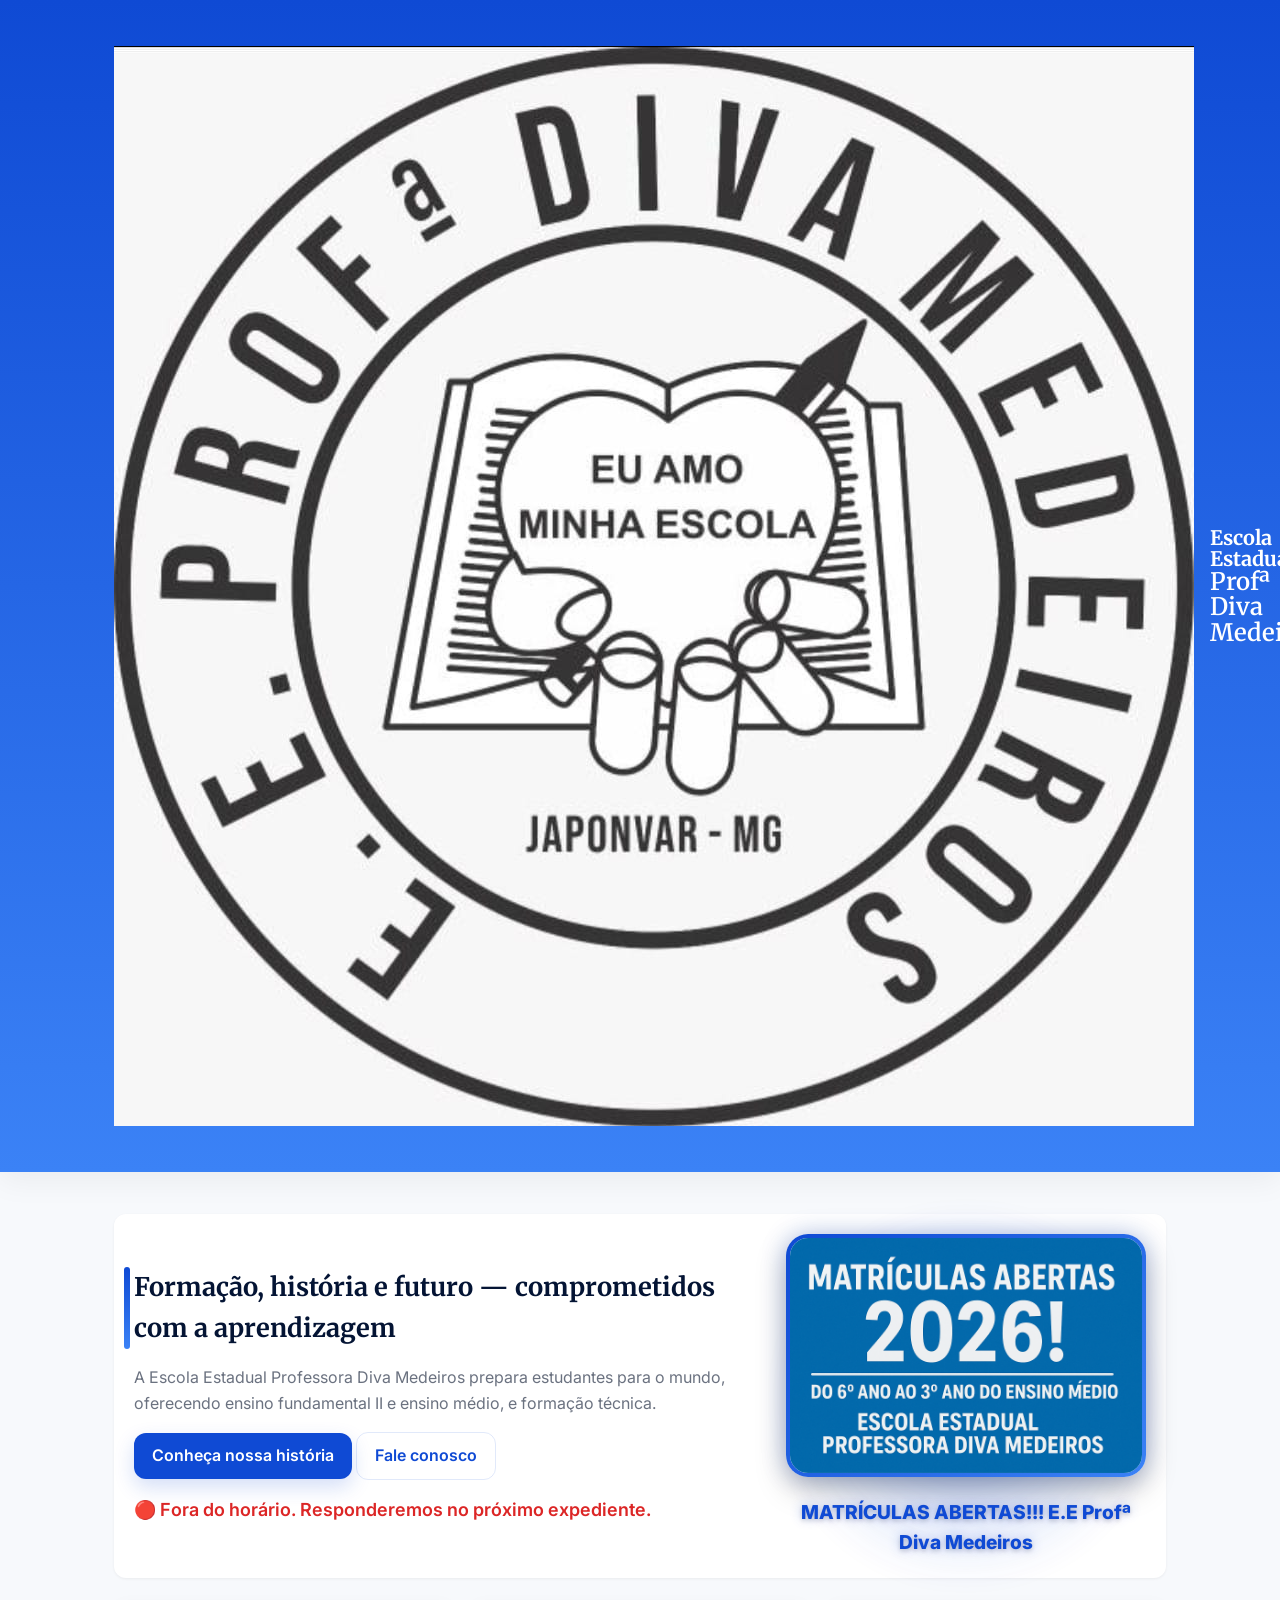
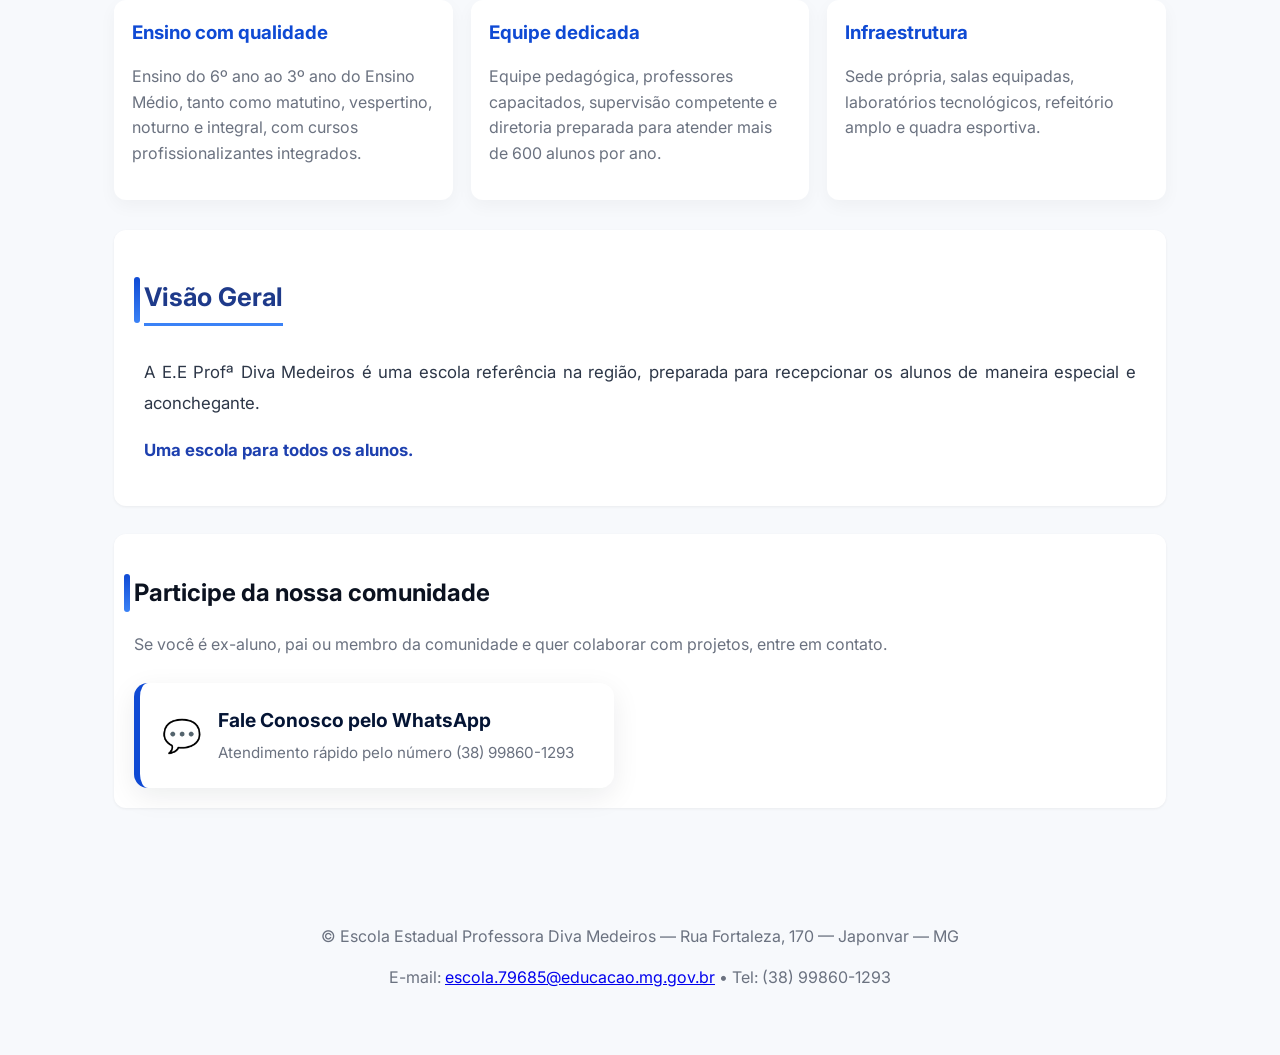
==== index.html @ 6b24e8b1 "Update index.html" ====
<!doctype html>
<html lang="pt-BR">
<head>
  <meta charset="utf-8" />
  <meta name="viewport" content="width=device-width,initial-scale=1" />
  <title>Escola Estadual Professora Diva Medeiros</title>
  <meta name="description" content="Escola Estadual Professora Diva Medeiros — Educação de qualidade em Japonvar. Histórico, contatos, galerias e cursos.">
  <meta name="author" content="Escola Estadual Professora Diva Medeiros">
  <link rel="icon" href="OIP.jpg" type="image/jpeg">

  <meta property="og:title" content="Escola Estadual Professora Diva Medeiros">
  <meta property="og:description" content="Educação de qualidade em Japonvar — histórico, cursos e contatos.">
  <meta property="og:image" content="OIP.jpg">
  <meta property="og:type" content="website">

  <link href="https://fonts.googleapis.com/css2?family=Inter:wght@300;400;600;700&family=Merriweather:wght@400;700&display=swap" rel="stylesheet">
  <link rel="stylesheet" href="index.css">
</head>
<body>
  <a class="skip-link" href="#main">Pular para o conteúdo</a>

  <header class="site-header" role="banner">
    <div class="container header-inner">

      <div class="brand">
       <img src="img.logodiva.jpg">
        <div class="brand-text">
          <h1>Escola Estadual <span class="em">Profª Diva Medeiros</span></h1>
        </div>
      </div>

      <button id="nav-toggle" aria-expanded="false" aria-controls="nav" class="nav-toggle">
        <span class="bar"></span><span class="sr-only">Abrir menu</span>
      </button>

      <nav id="nav" class="nav" role="navigation" aria-label="Menu principal">
        <ul>
          <li><a href="imagens.html">Galeria</a></li>
<li><a href="contatos.html">Contatos</a></li>
<li><a href="sobre.html">História da Escola</a></li>
        </ul>
      </nav>

    </div>
  </header>

  <main id="main" class="container main-content" role="main">

    <section class="hero card">
      <div class="hero-grid">
        <div>
          <h2>Formação, história e futuro — comprometidos com a aprendizagem</h2>
          <p class="lead">
            A Escola Estadual Professora Diva Medeiros prepara estudantes para o mundo, oferecendo ensino fundamental II e ensino médio, e formação técnica.
          </p>

          <p class="hero-cta">
            <a class="btn primary" href="sobre/sobre.html">Conheça nossa história</a>
            <a class="btn ghost" href="contatos/contatos.html">Fale conosco</a>
          </p>

          <div id="statusAtendimento" style="font-size: 18px; margin-top: 10px; font-weight: 600;"></div>
        </div>

        <figure class="hero-figure" aria-hidden="true">
          <img src="Matrículas_Abertas_2026_-_Ensino_Médio[1].png" alt="Matrículas abertas 2026" class="matriculas-img">
          <figcaption>MATRÍCULAS ABERTAS!!! E.E Profª Diva Medeiros</figcaption>
        </figure>
      </div>
    </section>

    <section class="features">
      <article class="feature-card">
        <h3>Ensino com qualidade</h3>
        <p>Ensino do 6º ano ao 3º ano do Ensino Médio, tanto como matutino, vespertino, noturno e integral, com cursos profissionalizantes integrados.</p>
      </article>

      <article class="feature-card">
        <h3>Equipe dedicada</h3>
        <p>Equipe pedagógica, professores capacitados, supervisão competente e diretoria preparada para atender mais de 600 alunos por ano.</p>
      </article>

      <article class="feature-card">
        <h3>Infraestrutura</h3>
        <p>Sede própria, salas equipadas, laboratórios tecnológicos, refeitório amplo e quadra esportiva.</p>
      </article>
    </section>

    <section class="complemento card">
      <h2>Visão Geral</h2>
      <div class="texto-livre">
        <p>A E.E Profª Diva Medeiros é uma escola referência na região, preparada para recepcionar os alunos de maneira especial e aconchegante.</p>
        <p><strong>Uma escola para todos os alunos.</strong></p>
      </div>
    </section>

    <section class="cta card">
      <h2>Participe da nossa comunidade</h2>
      <p class="lead">
        Se você é ex-aluno, pai ou membro da comunidade e quer colaborar com projetos, entre em contato.
      </p>

      <!-- CARD WHATSAPP -->
      <div style="margin-top:25px;">
        <a href="https://wa.me/5538998601293?text=Olá,%20gostaria%20de%20mais%20informações%20sobre%20a%20Escola%20Diva%20Medeiros."
           target="_blank"
           class="whatsapp-card">

          <div class="whatsapp-icon">💬</div>

          <div class="whatsapp-content">
            <h3>Fale Conosco pelo WhatsApp</h3>
            <p>Atendimento rápido pelo número (38) 99860-1293</p>
          </div>

        </a>
      </div>

    </section>

  </main>

  <footer class="site-footer">
    <div class="container footer-inner">
      <p>© Escola Estadual Professora Diva Medeiros — Rua Fortaleza, 170 — Japonvar — MG</p>
      <p class="small">
        E-mail: <a href="mailto:escola.79685@educacao.mg.gov.br">escola.79685@educacao.mg.gov.br</a> • Tel: (38) 99860-1293
      </p>
    </div>
  </footer>

  <script src="index.js"></script>
</body>
</html>
---- index.css ----
/* =========================================================
   site.css — moderno, acessível e responsivo
   Fontes usadas: Inter (UI), Merriweather (títulos)
========================================================= */

/* Variáveis globais */
:root {
  --bg: #f7f9fc;
  --card: #ffffff;
  --accent: #0f4ad4;
  --muted: #6b7280;
  --radius: 14px;
  --shadow: 0 8px 28px rgba(17,24,39,0.08);
  --glass: rgba(255,255,255,0.6);
}

/* Reset */
* { box-sizing: border-box; }
html, body { height: 100%; }

body {
  margin: 0;
  font-family: "Inter", system-ui, -apple-system, "Segoe UI", Roboto, Arial;
  background: var(--bg);
  color: #0b1220;
  -webkit-font-smoothing: antialiased;
  -moz-osx-font-smoothing: grayscale;
  line-height: 1.6;
}

/* Skip link */
.skip-link {
  position: absolute;
  left: -9999px;
  width: 1px;
  height: 1px;
  overflow: hidden;
}
.skip-link:focus {
  left: 10px; top: 10px;
  width: auto; height: auto;
  padding: 8px 12px;
  background: #111;
  color: #fff;
  border-radius: 6px;
  text-decoration: none;
  z-index: 9999;
}

/* Container */
.container {
  max-width: 1100px;
  margin: 0 auto;
  padding: 24px;
}

/* =========================================================
   Header
========================================================= */
.site-header {
  background: linear-gradient(180deg,#0f4ad4 0%, #3b82f6 100%);
  color: #fff;
  padding: 22px 0;
  box-shadow: 0 8px 30px rgba(12,15,40,0.06);
}

.header-inner {
  display: flex;
  align-items: center;
  justify-content: space-between;
  gap: 18px;
}

.brand {
  display: flex;
  align-items: center;
  gap: 16px;
}

/* LOGO */
.logo {
  width: 84px;
  height: 84px;
  border-radius: 12px;
  object-fit: cover;
  box-shadow: 0 6px 18px rgba(2,6,23,0.25);
}

/* texto do header */
.brand-text h1 {
  margin: 0;
  font-family: "Merriweather", serif;
  font-size: 1.25rem;
  line-height: 1.05;
}
.brand-text .em {
  display: block;
  font-weight: 600;
  font-size: 1.5rem;
}
.tagline {
  margin: 6px 0 0;
  font-size: 0.95rem;
  opacity: 0.92;
  margin-left: 100px;
}

/* =========================================================
   NAV
========================================================= */
.nav {
  display: flex;
  position: sticky;
  top: 0;
  z-index: 100;
  backdrop-filter: blur(10px);
  background: rgba(15,74,212,0.85);
  padding: 10px 0;
  transition: all 0.3s ease;
}

.nav.scrolled {
  background: rgba(15,74,212,0.98);
  box-shadow: 0 4px 14px rgba(0,0,0,0.15);
}

.nav ul {
  display: flex;
  gap: 18px;
  margin: 0;
  padding: 0;
  list-style: none;
}

.nav a {
  color: #fff;
  padding: 10px 12px;
  border-radius: 10px;
  text-decoration: none;
  font-weight: 600;
  transition: all .18s;
}
.nav a:hover,
.nav a:focus {
  background: rgba(255,255,255,0.12);
  transform: translateY(-2px);
}

/* Toggle mobile */
.nav-toggle {
  display: none;
  background: transparent;
  border: 0;
  color: #fff;
  cursor: pointer;
  padding: 8px;
  border-radius: 8px;
}
.nav-toggle .bar {
  width: 24px;
  height: 2px;
  background: #fff;
  border-radius: 2px;
  position: relative;
}
.nav-toggle .bar::after {
  content: '';
  position: absolute;
  left: 0;
  top: 8px;
  width: 24px;
  height: 2px;
  background: #fff;
  border-radius: 2px;
}

/* =========================================================
   HERO
========================================================= */
.hero {
  padding: 36px;
  margin-top: 18px;
  border-radius: var(--radius);
  background: linear-gradient(180deg,rgba(255,255,255,0.02),rgba(255,255,255,0.01));
  box-shadow: var(--shadow);
}

.hero-grid {
  display: grid;
  grid-template-columns: 1fr 360px;
  gap: 28px;
  align-items: center;
}

.hero h2 {
  font-family: "Merriweather", serif;
  margin: 0 0 12px;
  font-size: 1.6rem;
  color: #041434;
}

.lead { color: var(--muted); }

/* =========================================================
   BOTÕES
========================================================= */
.btn {
  display: inline-block;
  padding: 10px 18px;
  border-radius: 12px;
  font-weight: 600;
  text-decoration: none;
  border: none;
  cursor: pointer;
}
.btn.primary {
  background: var(--accent);
  color: #fff;
  box-shadow: 0 8px 20px rgba(15,74,212,0.18);
}
.btn.primary:hover {
  background: #2563eb;
  transform: scale(1.03);
}
.btn.ghost {
  background: transparent;
  color: var(--accent);
  border: 1px solid rgba(15,74,212,0.12);
}

/* =========================================================
   FEATURES
========================================================= */
.features {
  display: grid;
  gap: 18px;
  margin-top: 22px;
  grid-template-columns: repeat(auto-fit, minmax(220px,1fr));
}

.feature-card {
  background: var(--card);
  padding: 18px;
  border-radius: 12px;
  box-shadow: 0 6px 18px rgba(2,6,23,0.04);
}
.feature-card h3 {
  margin: 0 0 8px;
  color: var(--accent);
}
.feature-card p { color: var(--muted); }

/* =========================================================
   Cards gerais
========================================================= */
.card {
  background: var(--card);
  padding: 20px;
  border-radius: 12px;
  box-shadow: 0 6px 20px rgba(2,6,23,0.04);
  animation: fadeInUp 0.8s ease forwards;
}
.card + .card { margin-top: 28px; }

/* Sombra reduzida */
section.card,
.container section.card,
main section.card {
  box-shadow: 0 1px 3px rgba(0,0,0,0.06) !important;
}
section.card:hover,
.container section.card:hover,
main section.card:hover {
  box-shadow: 0 2px 6px rgba(0,0,0,0.08) !important;
}

/* =========================================================
   LISTA DE CONTATOS (versão final)
========================================================= */
.contact-list {
  list-style: none;
  padding: 0;
  margin: 0;
  display: grid;
  gap: 12px;
}

.contact-list li {
  background: linear-gradient(90deg,#ffffff 0%, #f3f6fb 100%);
  border-left: 5px solid #2b6cb0;
  padding: 14px 18px;
  border-radius: 8px;
  font-size: 1.05rem;
  color: #2d3748;
  display: flex;
  align-items: center;
  gap: 12px;
  box-shadow: 0 2px 5px rgba(0,0,0,0.05);
  transition: transform .18s, box-shadow .22s;
}
.contact-list li:hover {
  transform: translateY(-3px);
  box-shadow: 0 6px 18px rgba(0,0,0,0.08);
}

.contact-list li strong {
  color: #1e3a8a;
  font-weight: 600;
  min-width: 170px;
}
.contact-list a {
  color: #2563eb;
  text-decoration: none;
  font-weight: 500;
}
.contact-list a:hover {
  color: #1d4ed8;
  text-decoration: underline;
}

/* Mobile */
@media (max-width:560px) {
  .contact-list li {
    flex-direction: column;
    align-items: flex-start;
  }
  .contact-list li strong {
    min-width: 0;
  }
}

/* =========================================================
   COMPLEMENTO
========================================================= */
.complemento.card {
  background: #ffffff;
  border-radius: 12px;
  padding: 25px 30px;
  box-shadow: 0 4px 12px rgba(0,0,0,0.08);
  margin-top: 30px;
  transition: .3s;
}
.complemento.card:hover {
  transform: translateY(-3px);
  box-shadow: 0 8px 22px rgba(0,0,0,0.12);
}

.complemento h2 {
  font-size: 1.6rem;
  color: #1e3a8a;
  margin-bottom: 15px;
  border-bottom: 3px solid #3b82f6;
  padding-bottom: 5px;
  display: inline-block;
}

.texto-livre {
  font-size: 1.05rem;
  color: #2d3748;
  line-height: 1.8;
  text-align: justify;
}
.texto-livre p {
  margin-bottom: 1rem;
  animation: fadeInUp 0.6s ease both;
}

/* Tipografia avançada */
.texto-livre strong { color: #1e40af; }
.texto-livre em { color: #3b82f6; }

/* =========================================================
   Animações
========================================================= */
@keyframes fadeInUp {
  from { opacity: 0; transform: translateY(20px); }
  to   { opacity: 1; transform: translateY(0); }
}

@keyframes pulseAccent {
  0%,100% { box-shadow: 0 0 0 0 rgba(15,74,212,0.4); }
  50%    { box-shadow: 0 0 0 10px rgba(15,74,212,0); }
}

/* Hover geral */
.card:hover,
.feature-card:hover {
  transform: translateY(-5px);
  box-shadow: 0 10px 30px rgba(2,6,23,0.12);
}

/* =========================================================
   Botão flutuante voltar ao topo
========================================================= */
#backToTop {
  position: fixed;
  bottom: 24px;
  right: 24px;
  background: var(--accent);
  color: #fff;
  padding: 12px 15px;
  border-radius: 50%;
  border: none;
  cursor: pointer;
  font-size: 1.2rem;
  opacity: 0;
  pointer-events: none;
  transition: .3s;
  z-index: 999;
}
#backToTop.show {
  opacity: 1;
  pointer-events: all;
}
#backToTop:hover {
  animation: pulseAccent 1.5s infinite;
}

/* =========================================================
   Link animado
========================================================= */
a { transition: color .3s; position: relative; }
a::after {
  content: '';
  position: absolute;
  width: 0%;
  height: 2px;
  bottom: -2px;
  left: 0;
  background: var(--accent);
  transition: .3s;
}
a:hover::after { width: 100%; }

/* Destaque em títulos */
h1, h2, h3 { position: relative; }
h2::before {
  content: '';
  position: absolute;
  left: -10px;
  top: 0;
  width: 6px;
  height: 100%;
  background: linear-gradient(180deg,#0f4ad4,#3b82f6);
  border-radius: 6px;
}

/* =========================================================
   Rodapé
========================================================= */
.site-footer {
  margin-top: 28px;
  padding: 24px 0;
  color: var(--muted);
}
.site-footer p {
  text-align: center;
  transition: .3s;
}
.site-footer p:hover { color: var(--accent); }

/* =========================================================
   Acessibilidade
========================================================= */
:focus {
  outline: 3px solid #3b82f6;
  outline-offset: 3px;
}

/* =========================================================
   Responsividade geral
========================================================= */
@media (max-width:980px) {
  .hero-grid { grid-template-columns: 1fr; }
  .nav { display: none; }
  .nav-toggle { display: block; }
  .tagline { margin-left: 0; }
  .logo { width: 64px; height: 64px; }
}

@media (max-width:560px) {
  .container { padding: 16px; }
  .brand-text .em { font-size: 1rem; }
  .logo { width: 60px; height: 60px; }
}
/* ===========================
   MENU — corrigido, alinhado e com sombreamento bonito
=========================== */
.menu-box ul {
  display: flex !important;
  list-style: none !important;
  gap: 22px !important;
  align-items: center !important;
  justify-content: center !important;
  padding: 0 !important;
  margin: 0 !important;
}

.menu-box a {
  display: flex !important;
  align-items: center !important;
  justify-content: center !important;

  min-width: 150px !important;
  padding: 12px 18px !important;

  border-radius: 14px !important;
  background: rgba(255,255,255,0.18) !important;
  color: white !important;
  text-decoration: none !important;
  font-weight: 600 !important;
  text-align: center !important;

  box-shadow: 0 4px 10px rgba(0,0,0,0.25) !important;
  backdrop-filter: blur(4px) !important;
  transition: .25s ease !important;
}

.menu-box a:hover {
  background: rgba(255,255,255,0.32) !important;
  transform: translateY(-4px) scale(1.03) !important;
  box-shadow: 0 6px 16px rgba(0,0,0,0.32) !important;
}

/* ===========================
   BANNER MATRÍCULAS — estilizado corretamente
=========================== */
.hero-figure {
  position: relative !important;
  text-align: center !important;
  max-width: 100% !important;
  margin: 0 auto !important;
  display: flex !important;
  flex-direction: column !important;
  align-items: center !important;
  gap: 8px !important;
}

.matriculas-img {
  width: 100% !important;
  max-width: 440px !important; /* tamanho ideal */
  border-radius: 22px !important;
  object-fit: cover !important;

  /* sombra dupla para profundidade */
  box-shadow:
    0 12px 30px rgba(0,0,0,0.25) !important,
    0 0 25px rgba(15,74,212,0.25) !important;

  /* borda brilhante gradiente */
  border: 4px solid transparent !important;
  background: linear-gradient(white, white) padding-box,
              linear-gradient(135deg, #0f4ad4, #3b82f6) border-box !important;

  animation: softFloat 3s ease-in-out infinite !important;
  transition: transform 0.35s ease, box-shadow 0.35s ease !important;
}

/* HOVER — zoom + brilho + elevação */
.matriculas-img:hover {
  transform: scale(1.04) translateY(-6px) !important;
  box-shadow:
    0 18px 40px rgba(0,0,0,0.35) !important,
    0 0 35px rgba(15,74,212,0.35) !important;
}

/* TEXTO ABAIXO */
.hero-figure figcaption {
  margin-top: 12px !important;
  font-size: 1.2rem !important;
  font-weight: 800 !important;
  color: #0f4ad4 !important;
  text-shadow: 
    0 2px 4px rgba(0,0,0,0.18) !important,
    0 0 12px rgba(15,74,212,0.3) !important;
  animation: fadeInUp 1s ease both !important;
}

/* animação contínua suave */
@keyframes softFloat {
  0%, 100% {
    transform: translateY(0) !important;
    box-shadow:
      0 12px 30px rgba(0,0,0,0.25) !important,
      0 0 25px rgba(15,74,212,0.25) !important;
  }
  50% {
    transform: translateY(-6px) !important;
    box-shadow:
      0 18px 40px rgba(0,0,0,0.3) !important,
      0 0 40px rgba(15,74,212,0.35) !important;
  }
}

/* GLOW pulsante ao redor */
.hero-figure::before {
  content: "" !important;
  position: absolute !important;
  z-index: -1 !important;
  inset: -18px !important;
  border-radius: 26px !important;
  background: radial-gradient(
    circle,
    rgba(15,74,212,0.45) 0%,
    rgba(15,74,212,0.18) 40%,
    rgba(15,74,212,0) 70%
  ) !important;
  filter: blur(18px) !important;
  opacity: 0.8 !important;
  animation: glowPulse 3.5s ease-in-out infinite !important;
}

@keyframes glowPulse {
  0%, 100% { transform: scale(1) !important; opacity: 0.8 !important; filter: blur(18px) !important; }
  50% { transform: scale(1.08) !important; opacity: 1 !important; filter: blur(22px) !important; }
}

/* RESPONSIVO */
@media (max-width: 480px) {
  .matriculas-img {
    max-width: 310px !important;
  }
  .hero-figure figcaption {
    font-size: 1.05rem !important;
  }
}
/* ===========================
   MENU / DIRETÓRIOS
=========================== */
.nav ul {
  display: flex !important;
  list-style: none !important;
  gap: 22px !important;
  align-items: center !important;
  justify-content: center !important;
  padding: 0 !important;
  margin: 0 !important;
}

.nav ul li a {
  display: flex !important;
  align-items: center !important;
  justify-content: center !important;

  min-width: 150px !important;
  padding: 12px 18px !important;

  border-radius: 14px !important;
  background: rgba(255,255,255,0.18) !important;
  color: white !important;
  text-decoration: none !important;
  font-weight: 600 !important;
  text-align: center !important;

  box-shadow: 0 4px 10px rgba(0,0,0,0.25) !important;
  backdrop-filter: blur(4px) !important;
  transition: 0.25s ease !important;
}

.nav ul li a:hover {
  background: rgba(255,255,255,0.32) !important;
  transform: translateY(-4px) scale(1.03) !important;
  box-shadow: 0 6px 16px rgba(0,0,0,0.32) !important;
}

/* ===========================
   IMAGEM MATRÍCULA
=========================== */
.hero-figure {
  position: relative !important;
  text-align: center !important;
  max-width: 100% !important;
  margin: 0 auto !important;
  display: flex !important;
  flex-direction: column !important;
  align-items: center !important;
  gap: 8px !important;
}

.matriculas-img {
  width: 100% !important;
  max-width: 440px !important;
  border-radius: 22px !important;
  object-fit: cover !important;

  /* sombra dupla */
  box-shadow:
    0 12px 30px rgba(0,0,0,0.25),
    0 0 25px rgba(15,74,212,0.25) !important;

  border: 4px solid transparent !important;
  background: linear-gradient(white, white) padding-box,
              linear-gradient(135deg, #0f4ad4, #3b82f6) border-box !important;

  animation: softFloat 3s ease-in-out infinite !important;
  transition: transform 0.35s ease, box-shadow 0.35s ease !important;
}

.matriculas-img:hover {
  transform: scale(1.04) translateY(-6px) !important;
  box-shadow:
    0 18px 40px rgba(0,0,0,0.35),
    0 0 35px rgba(15,74,212,0.35) !important;
}

/* Glow pulsante */
.hero-figure::before {
  content: "" !important;
  position: absolute !important;
  z-index: -1 !important;
  inset: -18px !important;
  border-radius: 26px !important;
  background: radial-gradient(
    circle,
    rgba(15,74,212,0.45) 0%,
    rgba(15,74,212,0.18) 40%,
    rgba(15,74,212,0) 70%
  ) !important;
  filter: blur(18px) !important;
  opacity: 0.8 !important;
  animation: glowPulse 3.5s ease-in-out infinite !important;
}

/* TEXTO ABAIXO */
.hero-figure figcaption {
  margin-top: 12px !important;
  font-size: 1.2rem !important;
  font-weight: 800 !important;
  color: #0f4ad4 !important;
  text-shadow: 
    0 2px 4px rgba(0,0,0,0.18),
    0 0 12px rgba(15,74,212,0.3) !important;
  animation: fadeInUp 1s ease both !important;
}

/* ANIMAÇÃO */
@keyframes softFloat {
  0%, 100% {
    transform: translateY(0) !important;
    box-shadow:
      0 12px 30px rgba(0,0,0,0.25),
      0 0 25px rgba(15,74,212,0.25) !important;
  }
  50% {
    transform: translateY(-6px) !important;
    box-shadow:
      0 18px 40px rgba(0,0,0,0.3),
      0 0 40px rgba(15,74,212,0.35) !important;
  }
}

@keyframes glowPulse {
  0%, 100% {
    transform: scale(1) !important;
    opacity: 0.8 !important;
    filter: blur(18px) !important;
  }
  50% {
    transform: scale(1.08) !important;
    opacity: 1 !important;
    filter: blur(22px) !important;
  }
}

/* RESPONSIVO */
@media (max-width: 480px) {
  .matriculas-img {
    max-width: 310px !important;
  }
  .hero-figure figcaption {
    font-size: 1.05rem !important;
  }
}
/* ===========================
   MENU / DIRETÓRIOS - TAMANHO IGUAL
=========================== */
.nav ul li a {
  display: flex !important;
  align-items: center !important;
  justify-content: center !important;

  width: 180px !important;       /* tamanho fixo igual para todos */
  padding: 12px 0 !important;    /* mantém altura uniforme */

  border-radius: 14px !important;
  background: rgba(255,255,255,0.18) !important;
  color: white !important;
  text-decoration: none !important;
  font-weight: 600 !important;
  text-align: center !important;

  box-shadow: 0 4px 10px rgba(0,0,0,0.25) !important;
  backdrop-filter: blur(4px) !important;
  transition: 0.25s ease !important;
}

.nav ul li a:hover {
  background: rgba(255,255,255,0.32) !important;
  transform: translateY(-4px) scale(1.03) !important;
  box-shadow: 0 6px 16px rgba(0,0,0,0.32) !important;
}
/* =========================================================
   CARD WHATSAPP
========================================================= */

.whatsapp-card {
  display: flex;
  align-items: center;
  gap: 16px;
  background: var(--card);
  padding: 22px;
  border-radius: var(--radius);
  box-shadow: var(--shadow);
  text-decoration: none;
  transition: .3s ease;
  animation: fadeInUp 0.8s ease both;
  border-left: 6px solid var(--accent);
  max-width: 480px;
}

.whatsapp-card:hover {
  transform: translateY(-5px);
  box-shadow: 0 12px 30px rgba(2,6,23,0.12);
}

.whatsapp-icon {
  font-size: 32px;
  color: var(--accent);
}

.whatsapp-content h3 {
  margin: 0;
  font-size: 1.2rem;
  color: #041434;
}

.whatsapp-content p {
  margin: 6px 0 0;
  color: var(--muted);
  font-size: 0.95rem;
}

/* Responsivo */
@media (max-width:560px) {
  .whatsapp-card {
    flex-direction: column;
    align-items: flex-start;
  }
}
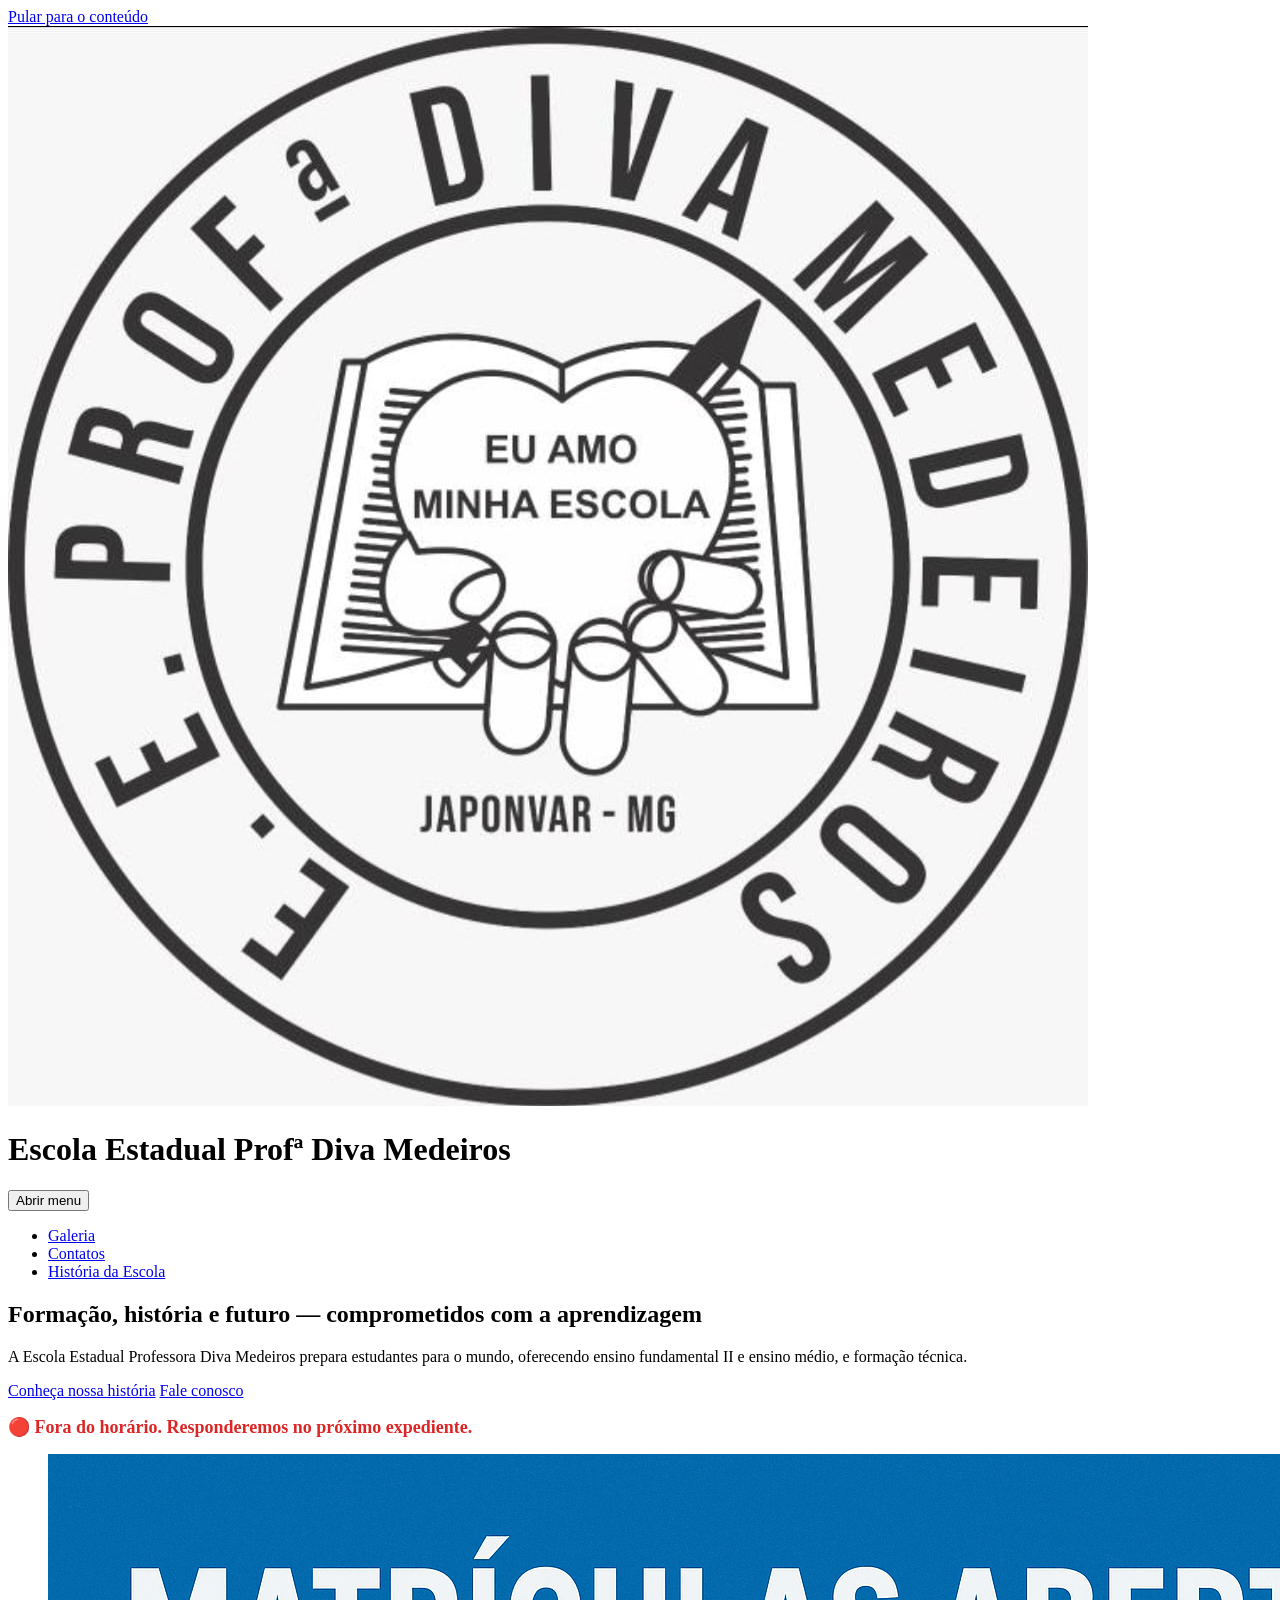
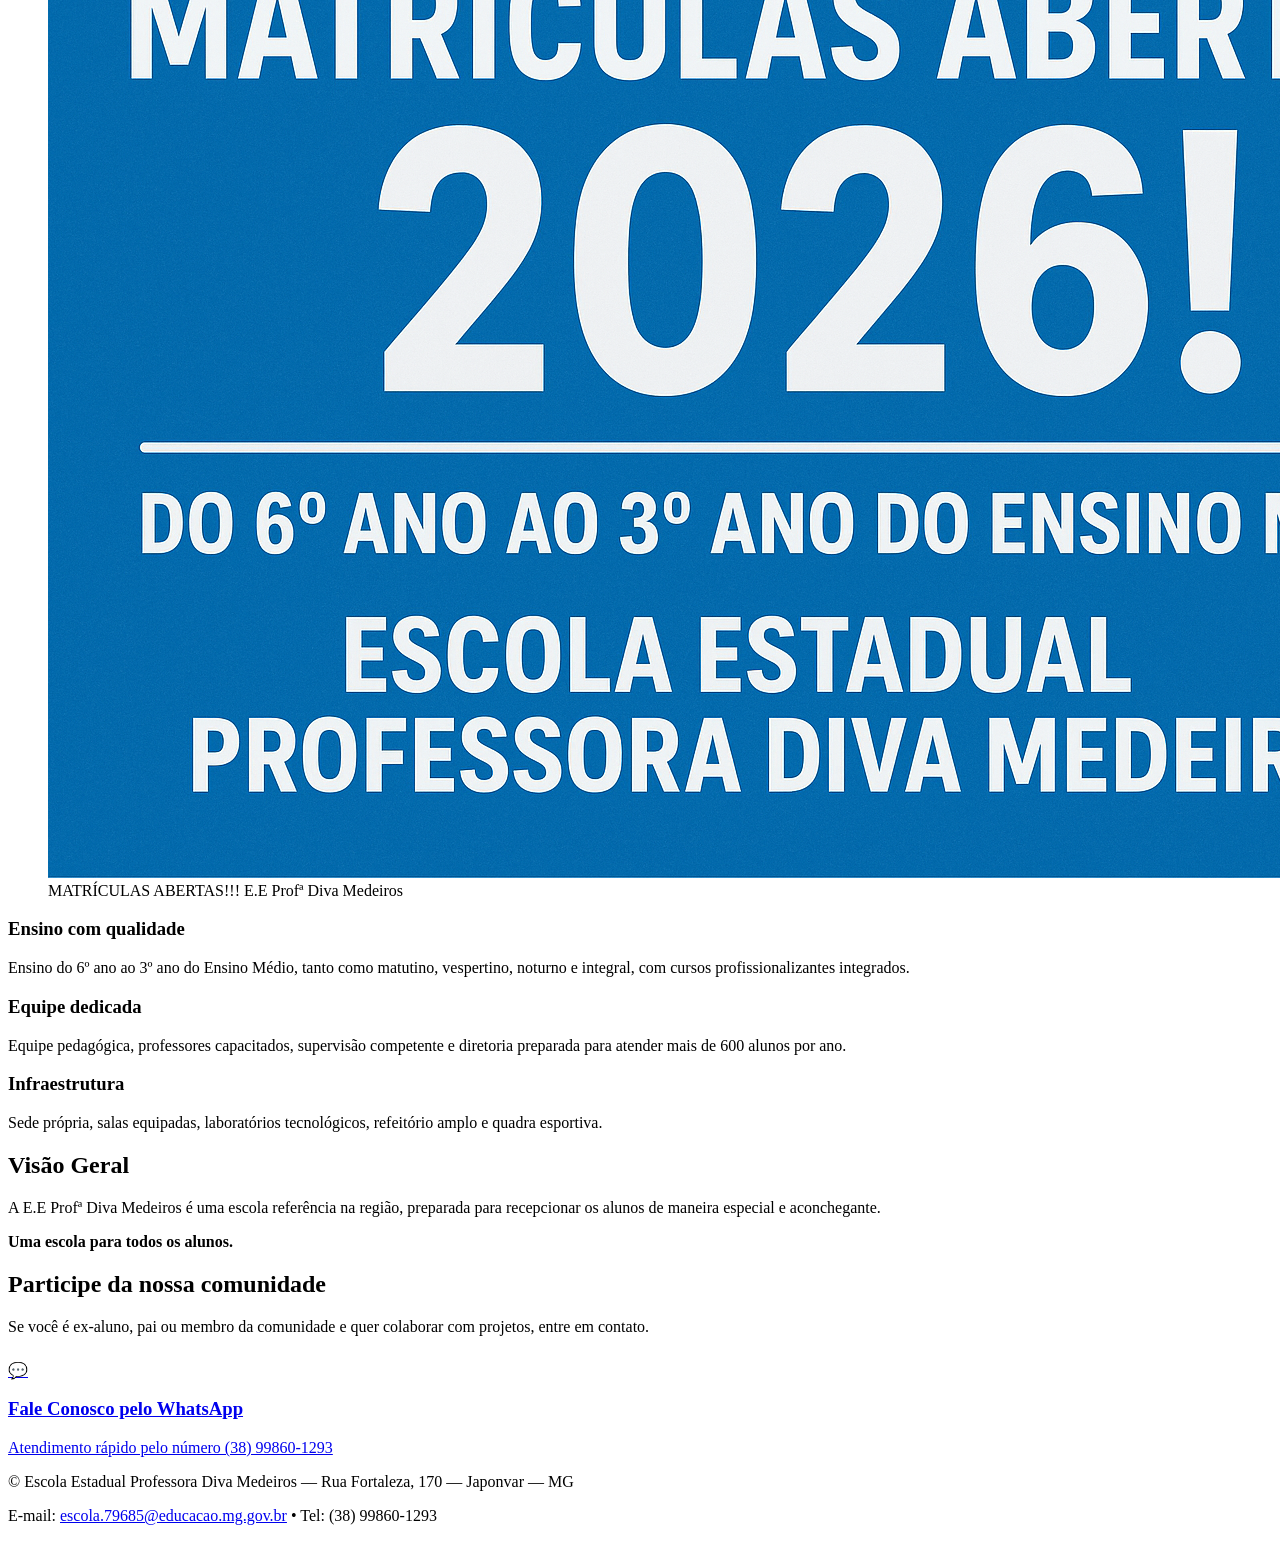
==== commit c456a897: "Update index.html" ====
--- a/index.html
+++ b/index.html
@@ -14,7 +14,7 @@
   <meta property="og:type" content="website">
 
   <link href="https://fonts.googleapis.com/css2?family=Inter:wght@300;400;600;700&family=Merriweather:wght@400;700&display=swap" rel="stylesheet">
-  <link rel="stylesheet" href="index.css">
+  <link rel="stylesheet" href="css/index.css">
 </head>
 <body>
   <a class="skip-link" href="#main">Pular para o conteúdo</a>
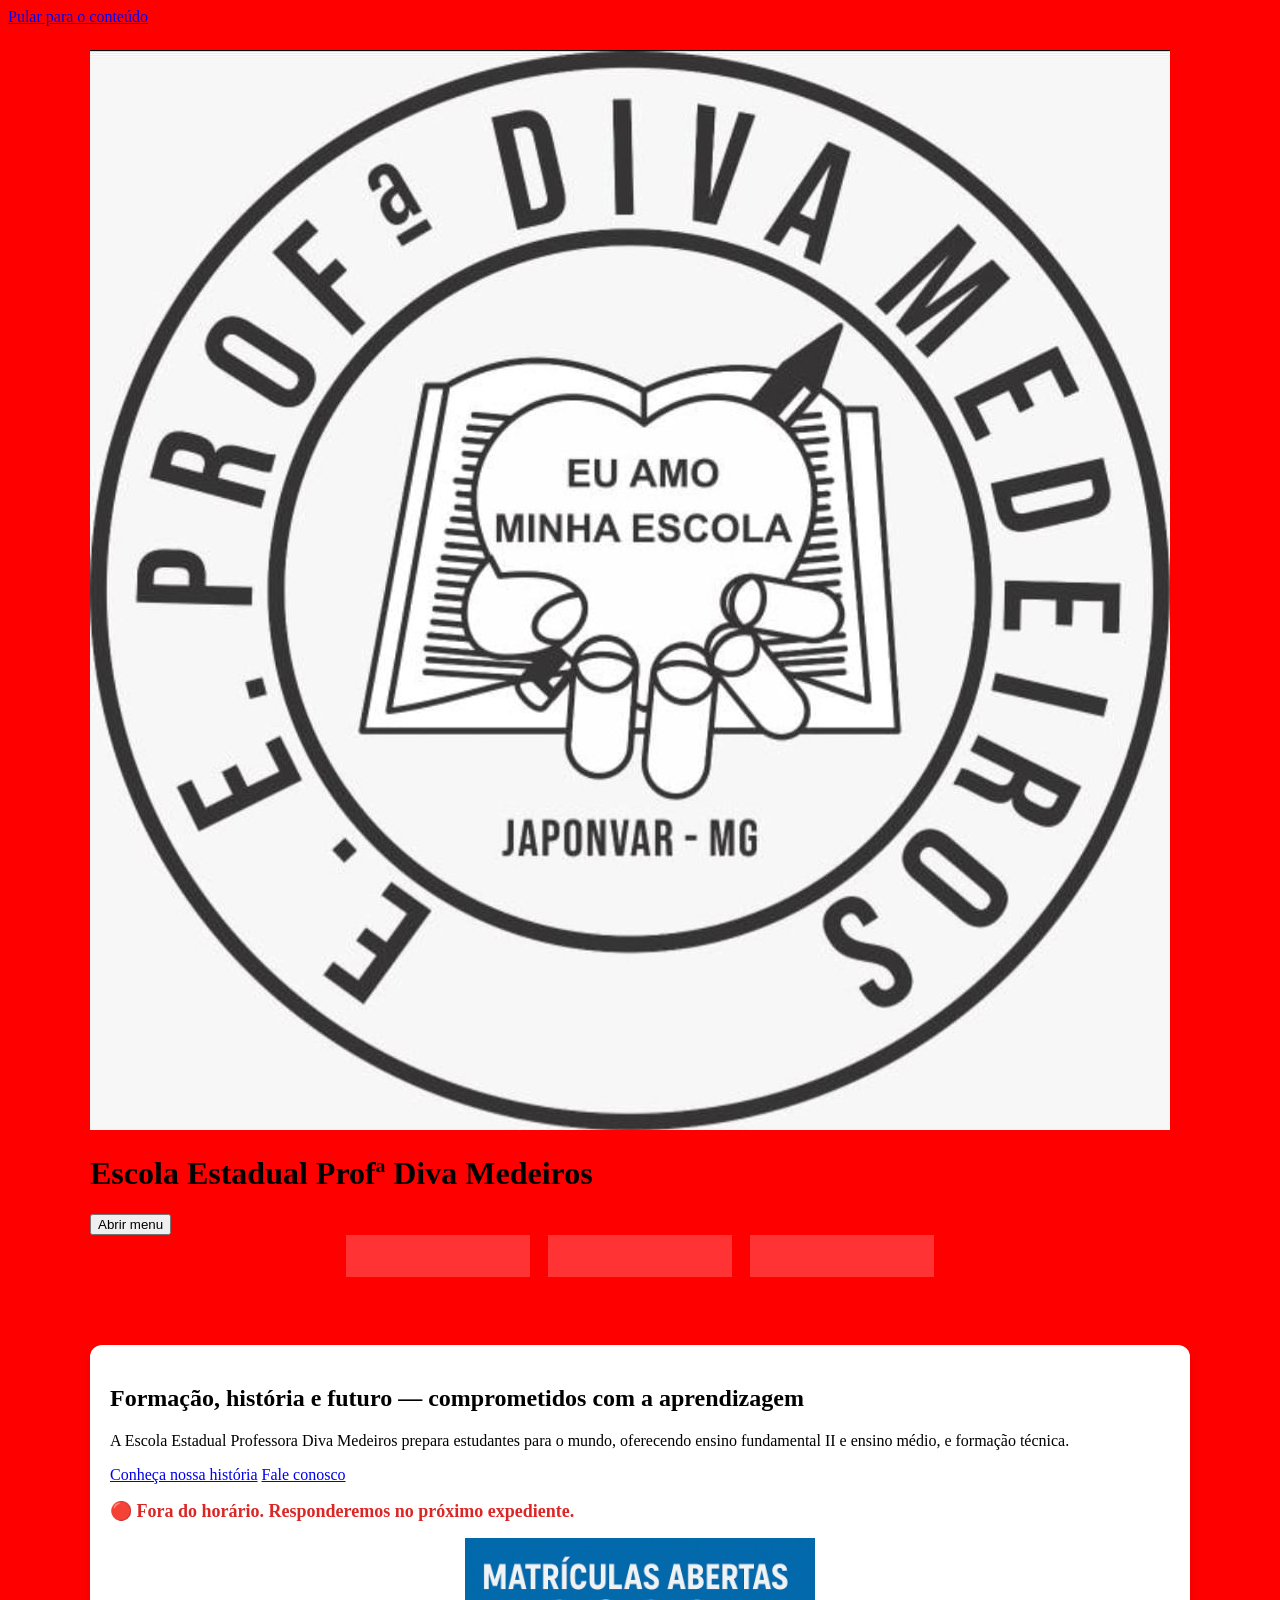
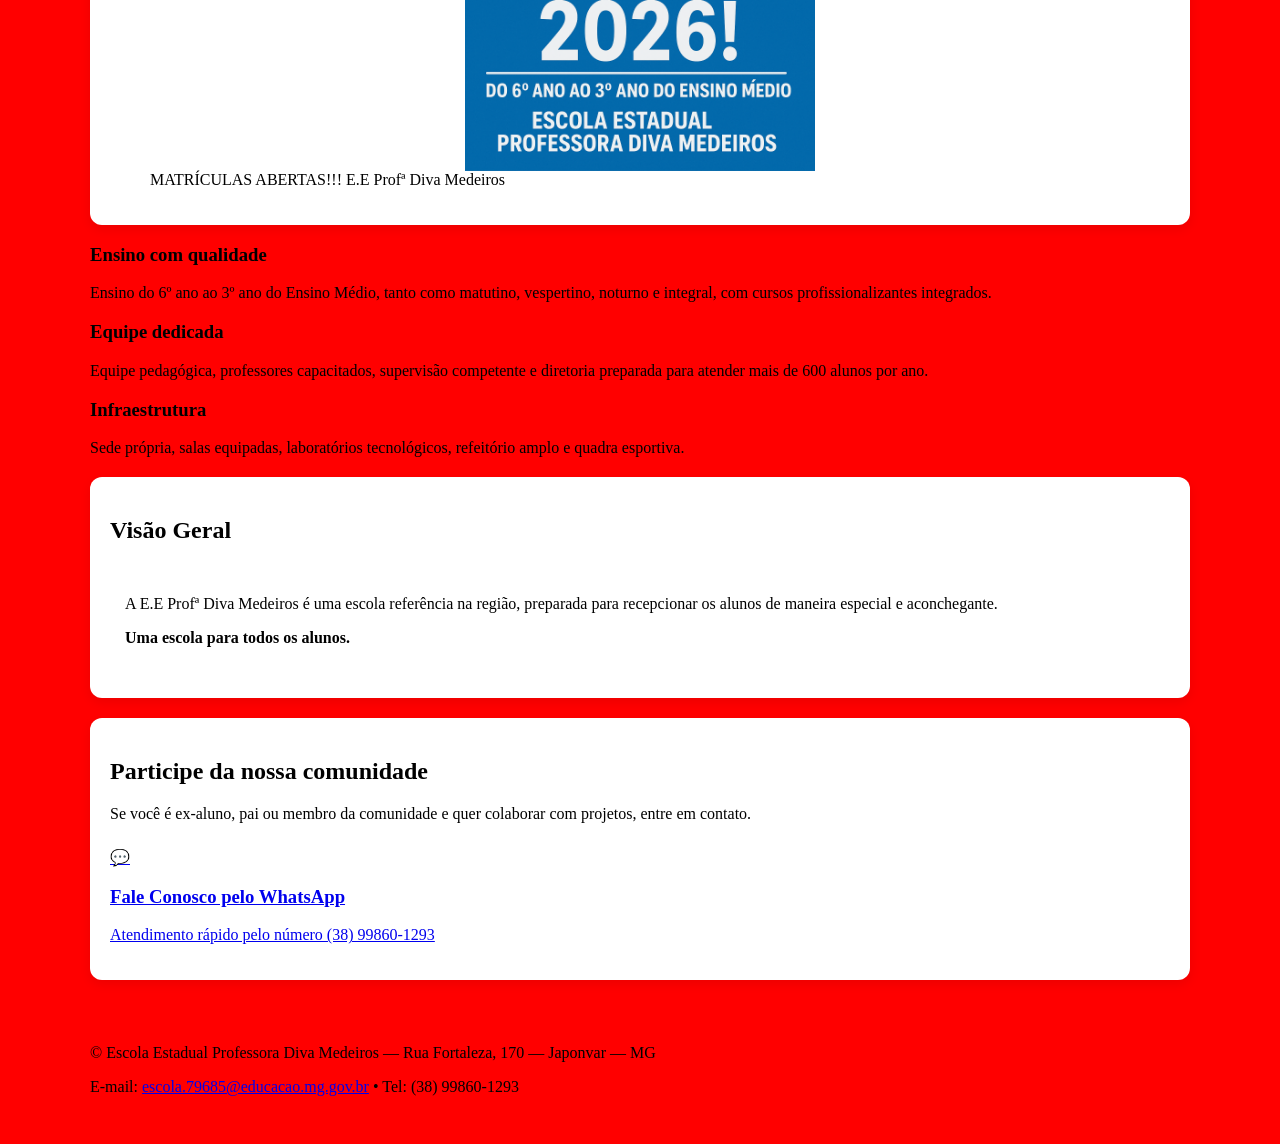
==== commit 40118ff5: "Update index.html" ====
--- a/index.html
+++ b/index.html
@@ -14,7 +14,7 @@
   <meta property="og:type" content="website">
 
   <link href="https://fonts.googleapis.com/css2?family=Inter:wght@300;400;600;700&family=Merriweather:wght@400;700&display=swap" rel="stylesheet">
-  <link rel="stylesheet" href="css/index.css">
+  <link rel="stylesheet" href="./index.css">
 </head>
 <body>
   <a class="skip-link" href="#main">Pular para o conteúdo</a>
--- a/index.css
+++ b/index.css
@@ -0,0 +1,103 @@
+/* ===== AJUSTES PRINCIPAIS (CORREÇÃO DOS ERROS) ===== */
+
+/* IMAGEM MATRÍCULA - corrigido tamanho */
+.matriculas-img {
+  width: 100% !important;
+  max-width: 350px !important;
+  height: auto !important;
+  display: block !important;
+  margin: 0 auto !important;
+}
+
+/* GARANTE QUE O CONTAINER NÃO ESTOURE */
+.hero-figure {
+  max-width: 100%;
+  overflow: hidden;
+}
+
+/* CARDS (voltando ao normal) */
+.card {
+  background: #ffffff;
+  padding: 20px;
+  border-radius: 12px;
+  box-shadow: 0 4px 12px rgba(0,0,0,0.08);
+  margin-top: 20px;
+}
+
+/* FORÇA VISUAL DOS CARDS */
+section.card {
+  display: block;
+}
+
+/* MENU COM FUNDO (corrigido) */
+.nav ul {
+  display: flex;
+  justify-content: center;
+  gap: 18px;
+  list-style: none;
+  padding: 0;
+  margin: 0;
+}
+
+/* LINKS DO MENU */
+.nav ul li a {
+  display: flex;
+  align-items: center;
+  justify-content: center;
+
+  width: 160px;
+  padding: 12px;
+
+  background: rgba(255,255,255,0.2);
+  color: white;
+  border-radius: 10px;
+  text-decoration: none;
+  font-weight: 600;
+
+  transition: 0.3s;
+}
+
+/* HOVER MENU */
+.nav ul li a:hover {
+  background: rgba(255,255,255,0.35);
+  transform: translateY(-3px);
+}
+
+/* REMOVE CONFLITOS DO !important EXCESSIVO */
+.menu-box a,
+.nav a {
+  backdrop-filter: blur(4px);
+}
+
+/* GARANTE QUE OS TEXTOS FIQUEM ORGANIZADOS */
+.container {
+  max-width: 1100px;
+  margin: 0 auto;
+  padding: 24px;
+}
+
+/* CORRIGE POSSÍVEL PROBLEMA DE TEXTO SOLTO */
+.texto-livre {
+  background: #fff;
+  padding: 15px;
+  border-radius: 10px;
+}
+
+/* RESPONSIVO */
+@media (max-width: 768px) {
+  .nav ul {
+    flex-direction: column;
+    align-items: center;
+  }
+
+  .nav ul li a {
+    width: 90%;
+  }
+
+  .matriculas-img {
+    max-width: 280px !important;
+  }
+}
+body {
+  background: red;
+}
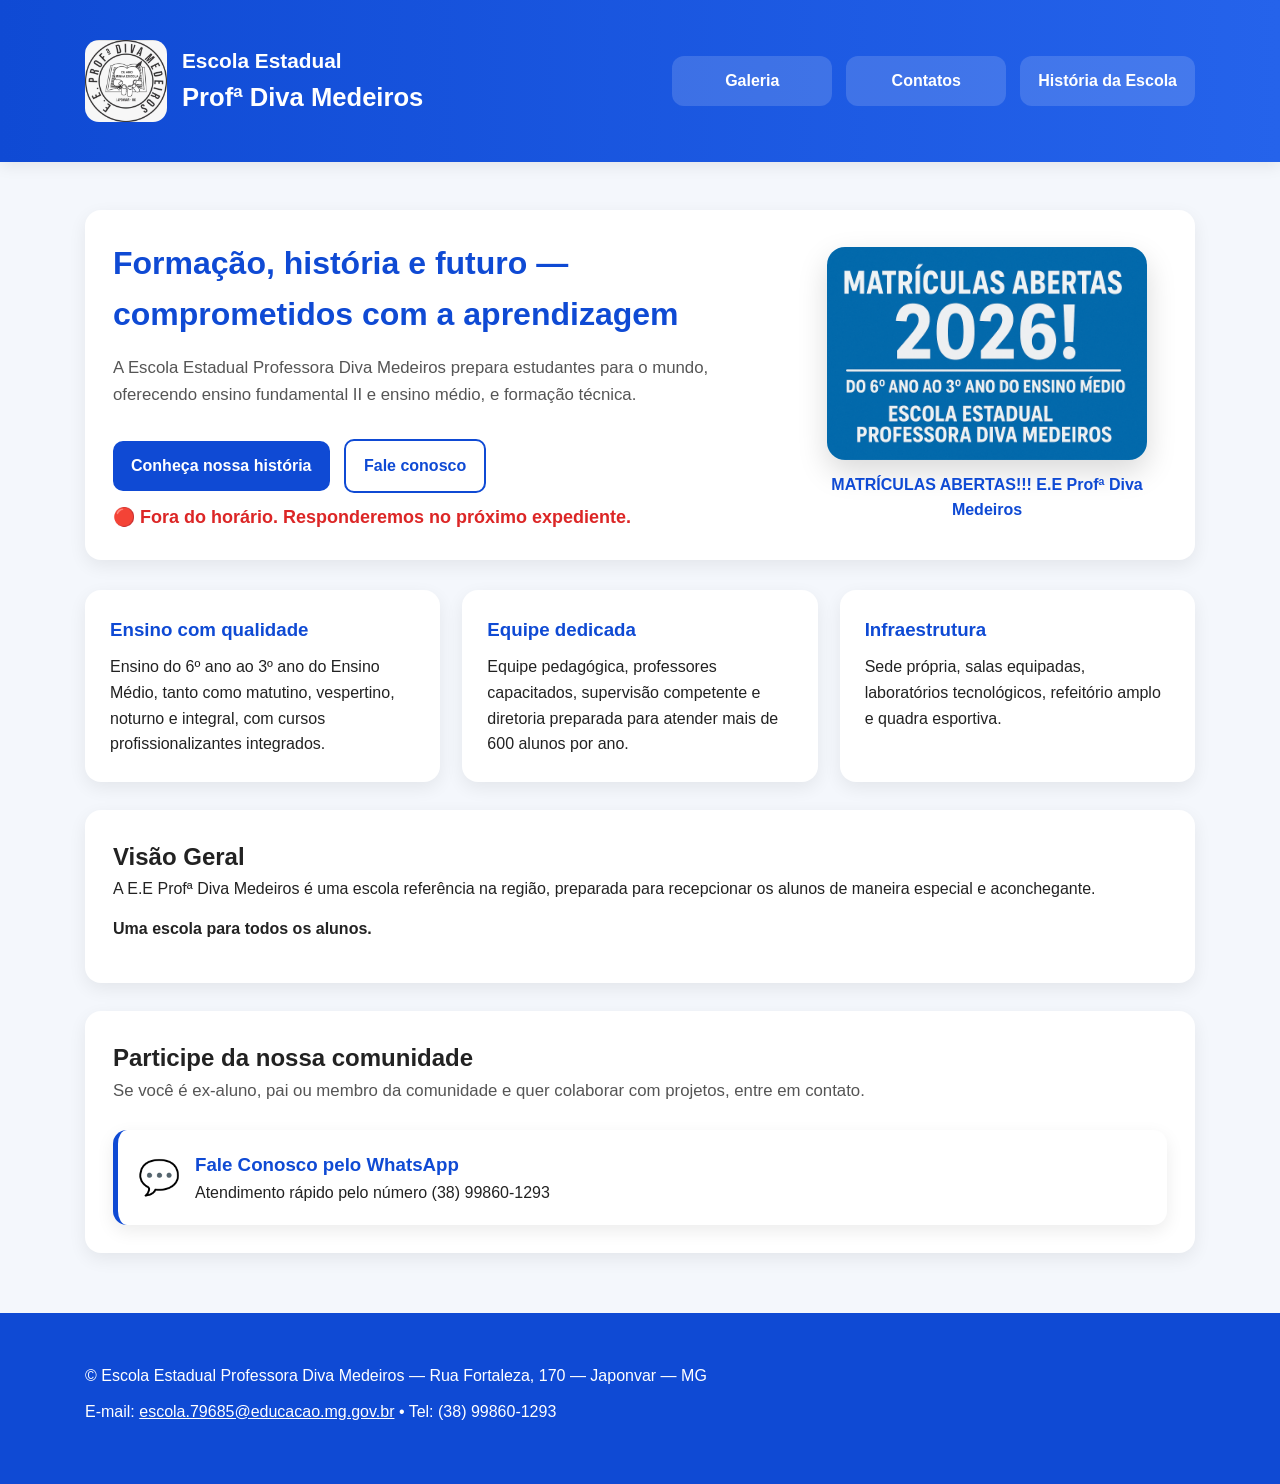
==== commit 41f60a6e: "Update index.html" ====
--- a/index.html
+++ b/index.html
@@ -17,7 +17,6 @@
   <link rel="stylesheet" href="./index.css">
 </head>
 <body>
-  <a class="skip-link" href="#main">Pular para o conteúdo</a>
 
   <header class="site-header" role="banner">
     <div class="container header-inner">
--- a/index.css
+++ b/index.css
@@ -1,103 +1,311 @@
-/* ===== AJUSTES PRINCIPAIS (CORREÇÃO DOS ERROS) ===== */
-
-/* IMAGEM MATRÍCULA - corrigido tamanho */
-.matriculas-img {
-  width: 100% !important;
-  max-width: 350px !important;
-  height: auto !important;
-  display: block !important;
-  margin: 0 auto !important;
-}
-
-/* GARANTE QUE O CONTAINER NÃO ESTOURE */
-.hero-figure {
-  max-width: 100%;
-  overflow: hidden;
-}
-
-/* CARDS (voltando ao normal) */
-.card {
-  background: #ffffff;
-  padding: 20px;
-  border-radius: 12px;
-  box-shadow: 0 4px 12px rgba(0,0,0,0.08);
-  margin-top: 20px;
-}
-
-/* FORÇA VISUAL DOS CARDS */
-section.card {
-  display: block;
-}
-
-/* MENU COM FUNDO (corrigido) */
-.nav ul {
-  display: flex;
-  justify-content: center;
-  gap: 18px;
-  list-style: none;
-  padding: 0;
-  margin: 0;
-}
-
-/* LINKS DO MENU */
-.nav ul li a {
-  display: flex;
-  align-items: center;
-  justify-content: center;
-
-  width: 160px;
-  padding: 12px;
-
-  background: rgba(255,255,255,0.2);
-  color: white;
-  border-radius: 10px;
-  text-decoration: none;
-  font-weight: 600;
-
-  transition: 0.3s;
-}
-
-/* HOVER MENU */
-.nav ul li a:hover {
-  background: rgba(255,255,255,0.35);
-  transform: translateY(-3px);
-}
-
-/* REMOVE CONFLITOS DO !important EXCESSIVO */
-.menu-box a,
-.nav a {
-  backdrop-filter: blur(4px);
-}
-
-/* GARANTE QUE OS TEXTOS FIQUEM ORGANIZADOS */
-.container {
-  max-width: 1100px;
-  margin: 0 auto;
-  padding: 24px;
-}
-
-/* CORRIGE POSSÍVEL PROBLEMA DE TEXTO SOLTO */
-.texto-livre {
-  background: #fff;
-  padding: 15px;
-  border-radius: 10px;
-}
-
-/* RESPONSIVO */
-@media (max-width: 768px) {
-  .nav ul {
-    flex-direction: column;
-    align-items: center;
-  }
-
-  .nav ul li a {
-    width: 90%;
-  }
-
-  .matriculas-img {
-    max-width: 280px !important;
-  }
-}
-body {
-  background: red;
-}
+*{
+  margin:0;
+  padding:0;
+  box-sizing:border-box;
+}
+
+body{
+  font-family:Arial, Helvetica, sans-serif;
+  background:#f4f7fc;
+  color:#222;
+  line-height:1.6;
+}
+
+.container{
+  max-width:1150px;
+  margin:auto;
+  padding:20px;
+}
+
+.site-header{
+  background:linear-gradient(90deg,#0f4ad4,#2563eb);
+  color:white;
+  padding:20px 0;
+  box-shadow:0 4px 15px rgba(0,0,0,.08);
+}
+
+.header-inner{
+  display:flex;
+  justify-content:space-between;
+  align-items:center;
+  gap:20px;
+  flex-wrap:wrap;
+}
+
+.brand{
+  display:flex;
+  align-items:center;
+  gap:15px;
+}
+
+.brand img{
+  width:75px;
+  height:75px;
+  border-radius:14px;
+  object-fit:cover;
+}
+
+.brand-text h1{
+  font-size:1.3rem;
+}
+
+.brand-text .em{
+  display:block;
+  font-size:1.6rem;
+  font-weight:bold;
+}
+
+.nav ul{
+  display:flex;
+  list-style:none;
+  gap:14px;
+  flex-wrap:wrap;
+}
+
+.nav a{
+  display:block;
+  min-width:160px;
+  text-align:center;
+  padding:12px 18px;
+  background:rgba(255,255,255,.15);
+  color:white;
+  text-decoration:none;
+  border-radius:12px;
+  font-weight:bold;
+  transition:.3s;
+}
+
+.nav a:hover{
+  background:white;
+  color:#0f4ad4;
+  transform:translateY(-3px);
+}
+
+.hero{
+  background:white;
+  padding:35px;
+  margin-top:25px;
+  border-radius:18px;
+  box-shadow:0 8px 24px rgba(0,0,0,.08);
+}
+
+.hero-grid{
+  display:grid;
+  grid-template-columns:1fr 360px;
+  gap:35px;
+  align-items:center;
+}
+
+.hero h2{
+  font-size:2rem;
+  color:#0f4ad4;
+  margin-bottom:15px;
+}
+
+.lead{
+  font-size:1.05rem;
+  color:#555;
+  margin-bottom:20px;
+}
+
+.btn{
+  display:inline-block;
+  padding:12px 18px;
+  border-radius:10px;
+  text-decoration:none;
+  font-weight:bold;
+  margin-right:10px;
+  margin-top:10px;
+  transition:.3s;
+}
+
+.primary{
+  background:#0f4ad4;
+  color:white;
+}
+
+.primary:hover{
+  background:#2563eb;
+}
+
+.ghost{
+  border:2px solid #0f4ad4;
+  color:#0f4ad4;
+}
+
+.ghost:hover{
+  background:#0f4ad4;
+  color:white;
+}
+
+.hero-figure{
+  text-align:center;
+}
+
+.matriculas-img{
+  width:100%;
+  max-width:320px;
+  height:auto;
+  display:block;
+  margin:auto;
+  border-radius:18px;
+  box-shadow:0 12px 30px rgba(0,0,0,.15);
+}
+
+.hero-figure figcaption{
+  margin-top:12px;
+  font-weight:bold;
+  color:#0f4ad4;
+  font-size:1rem;
+}
+
+.features{
+  display:grid;
+  grid-template-columns:repeat(3,1fr);
+  gap:22px;
+  margin-top:30px;
+}
+
+.feature-card{
+  background:white;
+  padding:25px;
+  border-radius:16px;
+  box-shadow:0 6px 18px rgba(0,0,0,.07);
+  transition:.3s;
+}
+
+.feature-card:hover{
+  transform:translateY(-4px);
+}
+
+.feature-card h3{
+  color:#0f4ad4;
+  margin-bottom:10px;
+}
+
+.card{
+  background:white;
+  padding:28px;
+  border-radius:16px;
+  box-shadow:0 6px 18px rgba(0,0,0,.07);
+  margin-top:28px;
+}
+
+.texto-livre p{
+  margin-bottom:14px;
+}
+
+.whatsapp-card{
+  display:flex;
+  gap:15px;
+  align-items:center;
+  background:#fff;
+  padding:20px;
+  border-left:5px solid #0f4ad4;
+  border-radius:14px;
+  text-decoration:none;
+  color:#222;
+  box-shadow:0 6px 18px rgba(0,0,0,.08);
+  transition:.3s;
+}
+
+.whatsapp-card:hover{
+  transform:translateY(-4px);
+}
+
+.whatsapp-icon{
+  font-size:34px;
+}
+
+.whatsapp-content h3{
+  color:#0f4ad4;
+}
+
+.site-footer{
+  margin-top:40px;
+  background:#0f4ad4;
+  color:white;
+  padding:30px 0;
+}
+
+.site-footer p{
+  margin-bottom:10px;
+}
+
+.site-footer a{
+  color:white;
+}
+
+@media(max-width:950px){
+
+  .hero-grid{
+    grid-template-columns:1fr;
+    text-align:center;
+  }
+
+  .features{
+    grid-template-columns:1fr;
+  }
+
+}
+
+@media(max-width:650px){
+
+  .header-inner,
+  .brand{
+    flex-direction:column;
+    text-align:center;
+  }
+
+  .nav ul{
+    flex-direction:column;
+    width:100%;
+  }
+
+  .nav a{
+    width:100%;
+    min-width:auto;
+  }
+
+  .hero h2{
+    font-size:1.5rem;
+  }
+
+  .matriculas-img{
+    max-width:250px;
+  }
+
+}
+.nav-toggle{
+display:none;
+}
+
+@media(max-width:700px){
+.nav-toggle{
+display:block;
+background:white;
+color:#0f4ad4;
+padding:8px 12px;
+border:none;
+border-radius:8px;
+font-weight:bold;
+cursor:pointer;
+}
+
+.nav{
+width:100%;
+}
+}
+
+.brand img{
+width:82px;
+height:82px;
+}
+
+.header-inner{
+align-items:center;
+}
+
+.nav ul{
+align-items:center;
+}
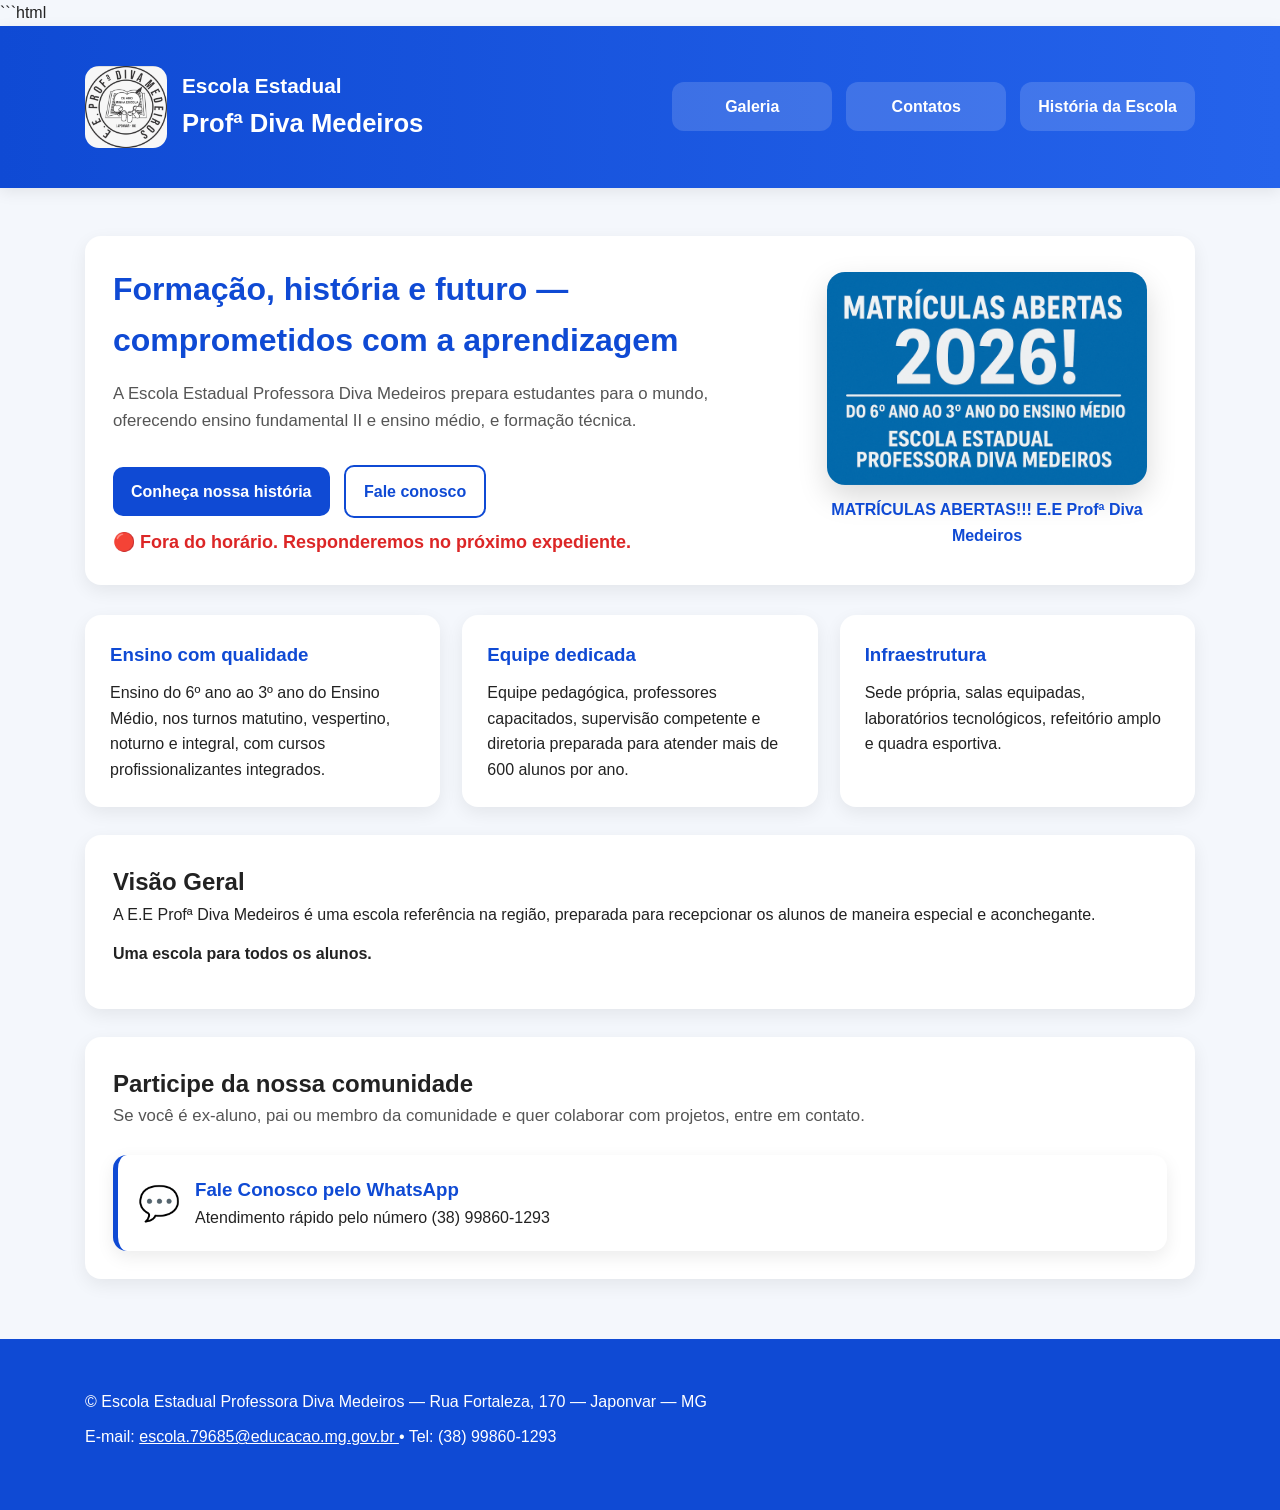
==== commit f6c2ee71: "Update index.html" ====
--- a/index.html
+++ b/index.html
@@ -1,11 +1,14 @@
+```html
 <!doctype html>
 <html lang="pt-BR">
 <head>
-  <meta charset="utf-8" />
-  <meta name="viewport" content="width=device-width,initial-scale=1" />
+  <meta charset="utf-8">
+  <meta name="viewport" content="width=device-width,initial-scale=1">
   <title>Escola Estadual Professora Diva Medeiros</title>
+
   <meta name="description" content="Escola Estadual Professora Diva Medeiros — Educação de qualidade em Japonvar. Histórico, contatos, galerias e cursos.">
   <meta name="author" content="Escola Estadual Professora Diva Medeiros">
+
   <link rel="icon" href="OIP.jpg" type="image/jpeg">
 
   <meta property="og:title" content="Escola Estadual Professora Diva Medeiros">
@@ -14,120 +17,140 @@
   <meta property="og:type" content="website">
 
   <link href="https://fonts.googleapis.com/css2?family=Inter:wght@300;400;600;700&family=Merriweather:wght@400;700&display=swap" rel="stylesheet">
-  <link rel="stylesheet" href="./index.css">
+  <link rel="stylesheet" href="index.css">
 </head>
+
 <body>
 
-  <header class="site-header" role="banner">
-    <div class="container header-inner">
+<header class="site-header" role="banner">
+  <div class="container header-inner">
 
-      <div class="brand">
-       <img src="img.logodiva.jpg">
-        <div class="brand-text">
-          <h1>Escola Estadual <span class="em">Profª Diva Medeiros</span></h1>
-        </div>
+    <div class="brand">
+      <img src="img.logodiva.jpg" class="logo" alt="Logo da Escola Diva Medeiros">
+
+      <div class="brand-text">
+        <h1>Escola Estadual <span class="em">Profª Diva Medeiros</span></h1>
+      </div>
+    </div>
+
+    <button id="nav-toggle" aria-expanded="false" aria-controls="nav" class="nav-toggle">
+      <span class="bar"></span>
+      <span class="sr-only">Abrir menu</span>
+    </button>
+
+    <nav id="nav" class="nav" role="navigation" aria-label="Menu principal">
+      <ul>
+        <li><a href="imagens.html">Galeria</a></li>
+        <li><a href="contatos.html">Contatos</a></li>
+        <li><a href="sobre.html">História da Escola</a></li>
+      </ul>
+    </nav>
+
+  </div>
+</header>
+
+<main id="main" class="container main-content" role="main">
+
+  <section class="hero card">
+    <div class="hero-grid">
+
+      <div>
+        <h2>Formação, história e futuro — comprometidos com a aprendizagem</h2>
+
+        <p class="lead">
+          A Escola Estadual Professora Diva Medeiros prepara estudantes para o mundo, oferecendo ensino fundamental II e ensino médio, e formação técnica.
+        </p>
+
+        <p class="hero-cta">
+          <a class="btn primary" href="sobre.html">Conheça nossa história</a>
+          <a class="btn ghost" href="contatos.html">Fale conosco</a>
+        </p>
+
+        <div id="statusAtendimento" style="font-size:18px; margin-top:10px; font-weight:600;"></div>
       </div>
 
-      <button id="nav-toggle" aria-expanded="false" aria-controls="nav" class="nav-toggle">
-        <span class="bar"></span><span class="sr-only">Abrir menu</span>
-      </button>
-
-      <nav id="nav" class="nav" role="navigation" aria-label="Menu principal">
-        <ul>
-          <li><a href="imagens.html">Galeria</a></li>
-<li><a href="contatos.html">Contatos</a></li>
-<li><a href="sobre.html">História da Escola</a></li>
-        </ul>
-      </nav>
+      <figure class="hero-figure" aria-hidden="true">
+        <img src="Matrículas_Abertas_2026_-_Ensino_Médio[1].png" alt="Matrículas abertas 2026" class="matriculas-img">
+        <figcaption>MATRÍCULAS ABERTAS!!! E.E Profª Diva Medeiros</figcaption>
+      </figure>
 
     </div>
-  </header>
+  </section>
 
-  <main id="main" class="container main-content" role="main">
+  <section class="features">
 
-    <section class="hero card">
-      <div class="hero-grid">
-        <div>
-          <h2>Formação, história e futuro — comprometidos com a aprendizagem</h2>
-          <p class="lead">
-            A Escola Estadual Professora Diva Medeiros prepara estudantes para o mundo, oferecendo ensino fundamental II e ensino médio, e formação técnica.
-          </p>
+    <article class="feature-card">
+      <h3>Ensino com qualidade</h3>
+      <p>Ensino do 6º ano ao 3º ano do Ensino Médio, nos turnos matutino, vespertino, noturno e integral, com cursos profissionalizantes integrados.</p>
+    </article>
 
-          <p class="hero-cta">
-            <a class="btn primary" href="sobre/sobre.html">Conheça nossa história</a>
-            <a class="btn ghost" href="contatos/contatos.html">Fale conosco</a>
-          </p>
+    <article class="feature-card">
+      <h3>Equipe dedicada</h3>
+      <p>Equipe pedagógica, professores capacitados, supervisão competente e diretoria preparada para atender mais de 600 alunos por ano.</p>
+    </article>
 
-          <div id="statusAtendimento" style="font-size: 18px; margin-top: 10px; font-weight: 600;"></div>
+    <article class="feature-card">
+      <h3>Infraestrutura</h3>
+      <p>Sede própria, salas equipadas, laboratórios tecnológicos, refeitório amplo e quadra esportiva.</p>
+    </article>
+
+  </section>
+
+  <section class="complemento card">
+    <h2>Visão Geral</h2>
+
+    <div class="texto-livre">
+      <p>A E.E Profª Diva Medeiros é uma escola referência na região, preparada para recepcionar os alunos de maneira especial e aconchegante.</p>
+      <p><strong>Uma escola para todos os alunos.</strong></p>
+    </div>
+  </section>
+
+  <section class="cta card">
+
+    <h2>Participe da nossa comunidade</h2>
+
+    <p class="lead">
+      Se você é ex-aluno, pai ou membro da comunidade e quer colaborar com projetos, entre em contato.
+    </p>
+
+    <div style="margin-top:25px;">
+
+      <a href="https://wa.me/5538998601293?text=Olá,%20gostaria%20de%20mais%20informações%20sobre%20a%20Escola%20Diva%20Medeiros."
+         target="_blank"
+         class="whatsapp-card">
+
+        <div class="whatsapp-icon">💬</div>
+
+        <div class="whatsapp-content">
+          <h3>Fale Conosco pelo WhatsApp</h3>
+          <p>Atendimento rápido pelo número (38) 99860-1293</p>
         </div>
 
-        <figure class="hero-figure" aria-hidden="true">
-          <img src="Matrículas_Abertas_2026_-_Ensino_Médio[1].png" alt="Matrículas abertas 2026" class="matriculas-img">
-          <figcaption>MATRÍCULAS ABERTAS!!! E.E Profª Diva Medeiros</figcaption>
-        </figure>
-      </div>
-    </section>
+      </a>
 
-    <section class="features">
-      <article class="feature-card">
-        <h3>Ensino com qualidade</h3>
-        <p>Ensino do 6º ano ao 3º ano do Ensino Médio, tanto como matutino, vespertino, noturno e integral, com cursos profissionalizantes integrados.</p>
-      </article>
+    </div>
 
-      <article class="feature-card">
-        <h3>Equipe dedicada</h3>
-        <p>Equipe pedagógica, professores capacitados, supervisão competente e diretoria preparada para atender mais de 600 alunos por ano.</p>
-      </article>
+  </section>
 
-      <article class="feature-card">
-        <h3>Infraestrutura</h3>
-        <p>Sede própria, salas equipadas, laboratórios tecnológicos, refeitório amplo e quadra esportiva.</p>
-      </article>
-    </section>
+</main>
 
-    <section class="complemento card">
-      <h2>Visão Geral</h2>
-      <div class="texto-livre">
-        <p>A E.E Profª Diva Medeiros é uma escola referência na região, preparada para recepcionar os alunos de maneira especial e aconchegante.</p>
-        <p><strong>Uma escola para todos os alunos.</strong></p>
-      </div>
-    </section>
+<footer class="site-footer">
+  <div class="container footer-inner">
 
-    <section class="cta card">
-      <h2>Participe da nossa comunidade</h2>
-      <p class="lead">
-        Se você é ex-aluno, pai ou membro da comunidade e quer colaborar com projetos, entre em contato.
-      </p>
+    <p>© Escola Estadual Professora Diva Medeiros — Rua Fortaleza, 170 — Japonvar — MG</p>
 
-      <!-- CARD WHATSAPP -->
-      <div style="margin-top:25px;">
-        <a href="https://wa.me/5538998601293?text=Olá,%20gostaria%20de%20mais%20informações%20sobre%20a%20Escola%20Diva%20Medeiros."
-           target="_blank"
-           class="whatsapp-card">
+    <p class="small">
+      E-mail:
+      <a href="mailto:escola.79685@educacao.mg.gov.br">
+        escola.79685@educacao.mg.gov.br
+      </a>
+      • Tel: (38) 99860-1293
+    </p>
 
-          <div class="whatsapp-icon">💬</div>
+  </div>
+</footer>
 
-          <div class="whatsapp-content">
-            <h3>Fale Conosco pelo WhatsApp</h3>
-            <p>Atendimento rápido pelo número (38) 99860-1293</p>
-          </div>
+<script src="index.js"></script>
 
-        </a>
-      </div>
-
-    </section>
-
-  </main>
-
-  <footer class="site-footer">
-    <div class="container footer-inner">
-      <p>© Escola Estadual Professora Diva Medeiros — Rua Fortaleza, 170 — Japonvar — MG</p>
-      <p class="small">
-        E-mail: <a href="mailto:escola.79685@educacao.mg.gov.br">escola.79685@educacao.mg.gov.br</a> • Tel: (38) 99860-1293
-      </p>
-    </div>
-  </footer>
-
-  <script src="index.js"></script>
 </body>
 </html>
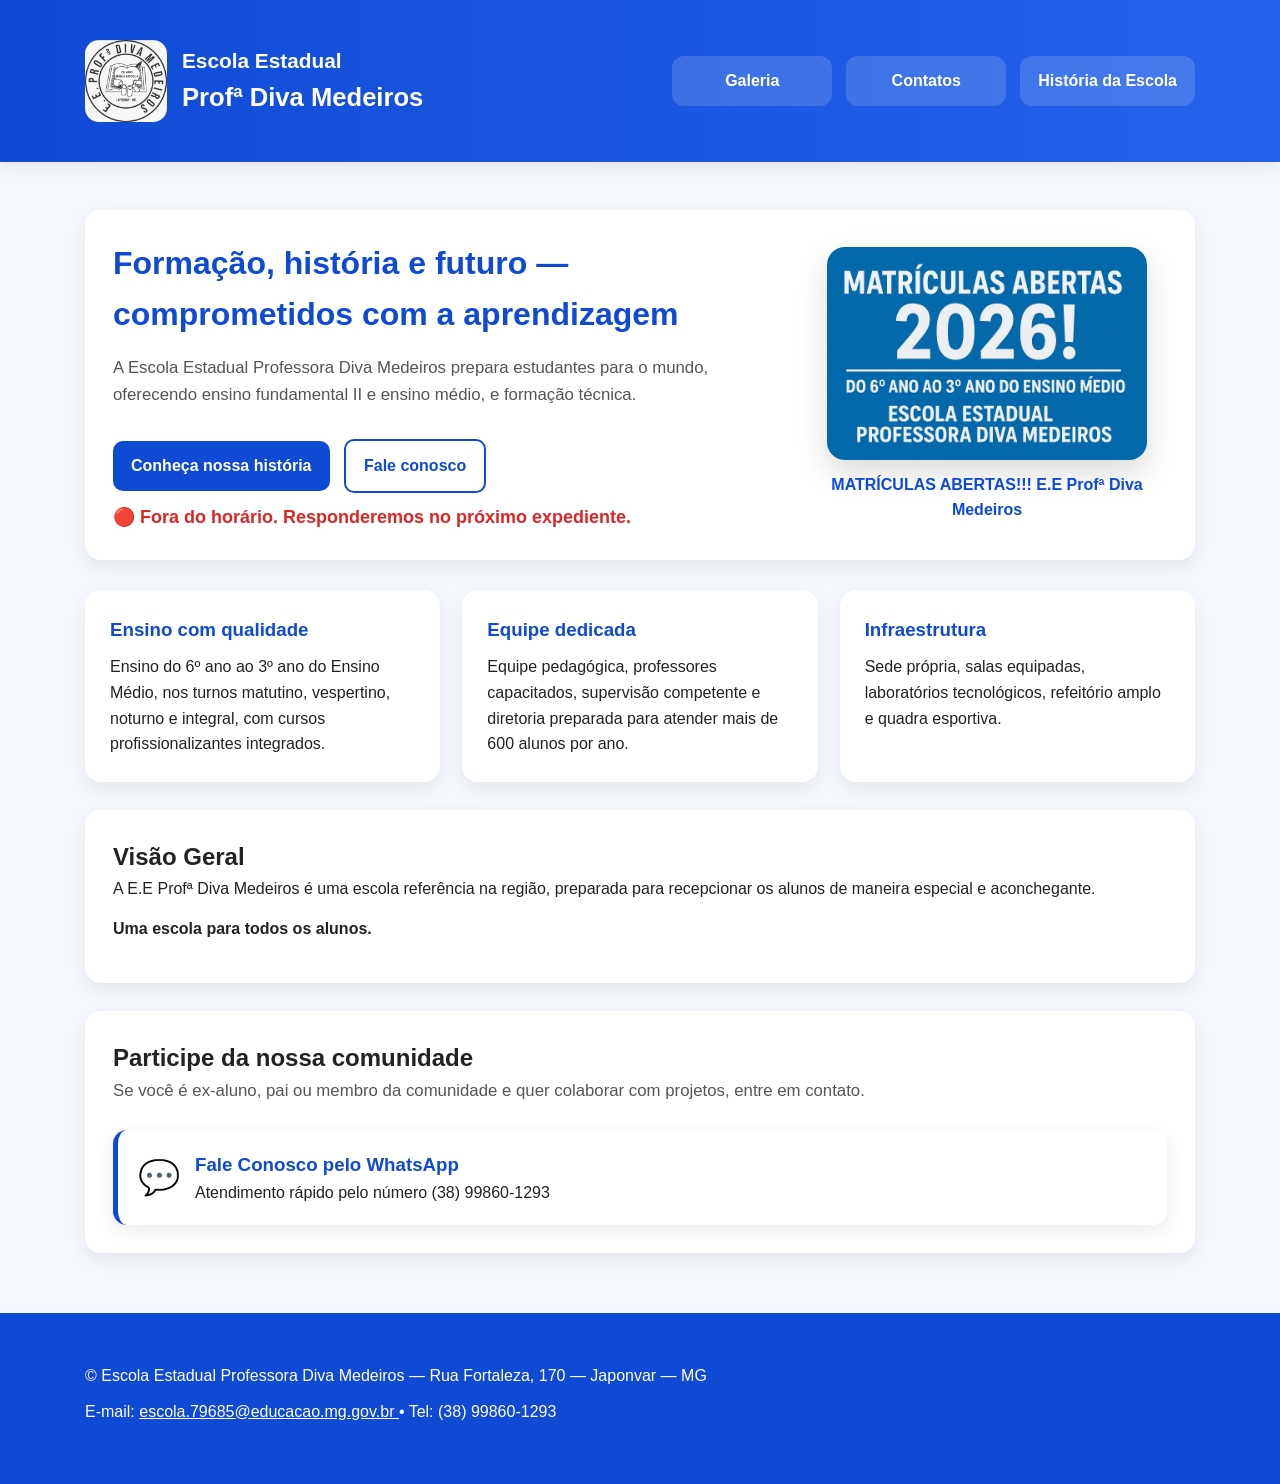
==== commit 30592026: "Update index.html" ====
--- a/index.html
+++ b/index.html
@@ -1,4 +1,3 @@
-```html
 <!doctype html>
 <html lang="pt-BR">
 <head>
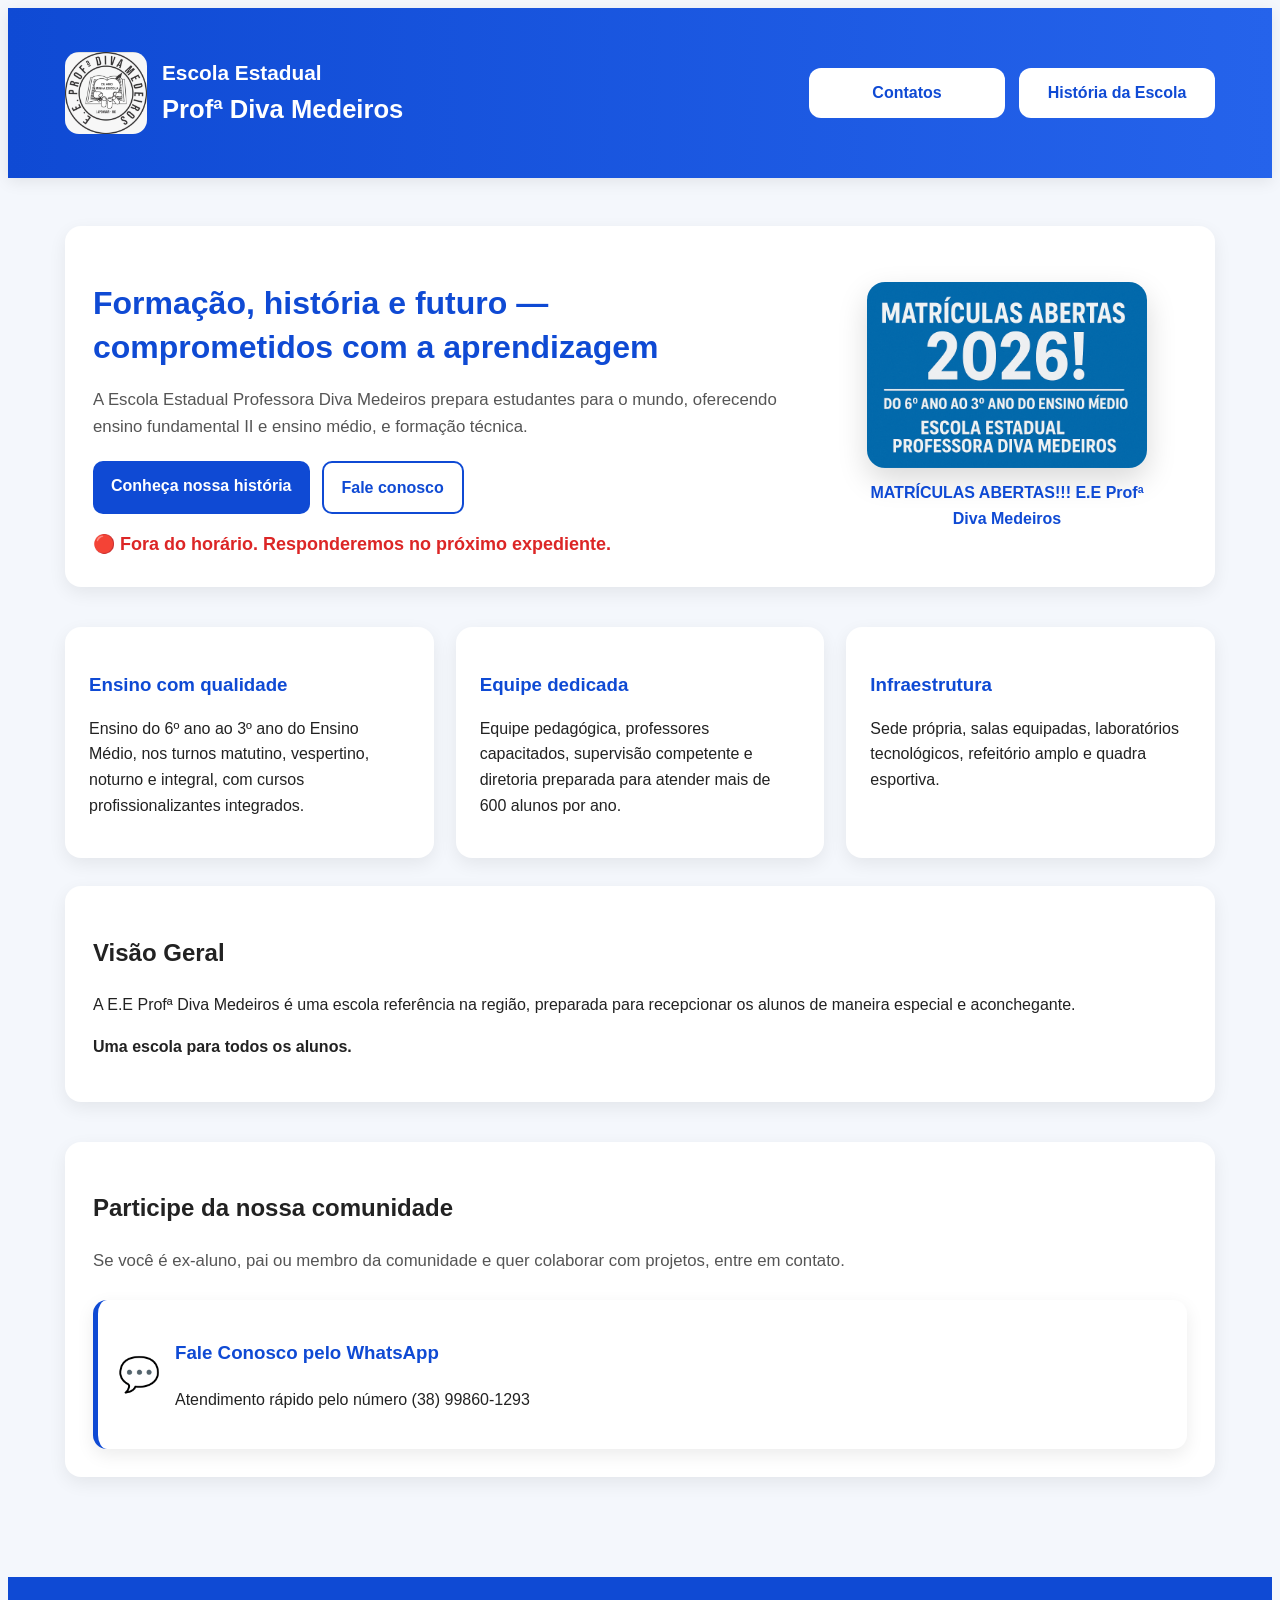
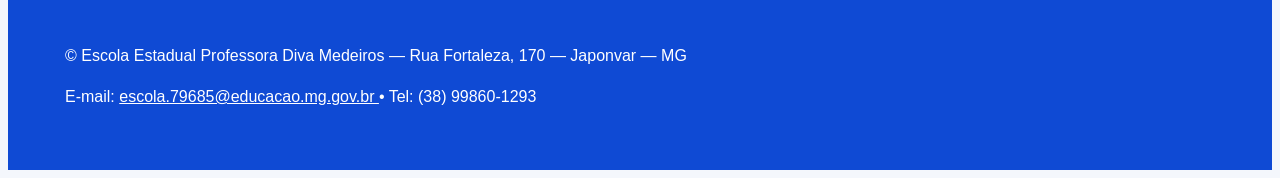
==== commit 73cbc471: "Update index.html" ====
--- a/index.html
+++ b/index.html
@@ -39,7 +39,7 @@
 
     <nav id="nav" class="nav" role="navigation" aria-label="Menu principal">
       <ul>
-        <li><a href="imagens.html">Galeria</a></li>
+        
         <li><a href="contatos.html">Contatos</a></li>
         <li><a href="sobre.html">História da Escola</a></li>
       </ul>
--- a/index.css
+++ b/index.css
@@ -1,3 +1,4 @@
+```css
 *{
   margin:0;
   padding:0;
@@ -20,7 +21,7 @@
 .site-header{
   background:linear-gradient(90deg,#0f4ad4,#2563eb);
   color:white;
-  padding:20px 0;
+  padding:14px 0;
   box-shadow:0 4px 15px rgba(0,0,0,.08);
 }
 
@@ -39,10 +40,11 @@
 }
 
 .brand img{
-  width:75px;
-  height:75px;
+  width:82px;
+  height:82px;
   border-radius:14px;
   object-fit:cover;
+  background:white;
 }
 
 .brand-text h1{
@@ -55,11 +57,16 @@
   font-weight:bold;
 }
 
+.nav-toggle{
+  display:none;
+}
+
 .nav ul{
   display:flex;
   list-style:none;
   gap:14px;
   flex-wrap:wrap;
+  align-items:center;
 }
 
 .nav a{
@@ -67,23 +74,22 @@
   min-width:160px;
   text-align:center;
   padding:12px 18px;
-  background:rgba(255,255,255,.15);
-  color:white;
+  background:#ffffff;
+  color:#0f4ad4;
   text-decoration:none;
   border-radius:12px;
-  font-weight:bold;
+  font-weight:700;
   transition:.3s;
 }
 
 .nav a:hover{
-  background:white;
-  color:#0f4ad4;
+  background:#dbeafe;
   transform:translateY(-3px);
 }
 
 .hero{
   background:white;
-  padding:35px;
+  padding:50px;
   margin-top:25px;
   border-radius:18px;
   box-shadow:0 8px 24px rgba(0,0,0,.08);
@@ -100,12 +106,20 @@
   font-size:2rem;
   color:#0f4ad4;
   margin-bottom:15px;
+  line-height:1.4;
 }
 
 .lead{
   font-size:1.05rem;
   color:#555;
   margin-bottom:20px;
+}
+
+.hero-cta{
+  display:flex;
+  gap:12px;
+  flex-wrap:wrap;
+  margin-top:15px;
 }
 
 .btn{
@@ -114,8 +128,6 @@
   border-radius:10px;
   text-decoration:none;
   font-weight:bold;
-  margin-right:10px;
-  margin-top:10px;
   transition:.3s;
 }
 
@@ -144,7 +156,7 @@
 
 .matriculas-img{
   width:100%;
-  max-width:320px;
+  max-width:280px;
   height:auto;
   display:block;
   margin:auto;
@@ -168,7 +180,7 @@
 
 .feature-card{
   background:white;
-  padding:25px;
+  padding:24px;
   border-radius:16px;
   box-shadow:0 6px 18px rgba(0,0,0,.07);
   transition:.3s;
@@ -189,6 +201,7 @@
   border-radius:16px;
   box-shadow:0 6px 18px rgba(0,0,0,.07);
   margin-top:28px;
+  margin-bottom:40px;
 }
 
 .texto-livre p{
@@ -247,65 +260,104 @@
     grid-template-columns:1fr;
   }
 
-}
-
-@media(max-width:650px){
-
-  .header-inner,
+  .hero-cta{
+    justify-content:center;
+  }
+
+}
+
+@media(max-width:700px){
+
+  .container{
+    padding:14px;
+  }
+
+  .header-inner{
+    flex-direction:column;
+    text-align:center;
+  }
+
   .brand{
     flex-direction:column;
-    text-align:center;
+  }
+
+  .brand-text h1{
+    font-size:1.2rem;
+  }
+
+  .brand-text .em{
+    font-size:1.5rem;
+  }
+
+  .nav{
+    width:100%;
   }
 
   .nav ul{
     flex-direction:column;
+    gap:12px;
     width:100%;
   }
 
   .nav a{
     width:100%;
+    max-width:220px;
     min-width:auto;
-  }
+    margin:auto;
+  }
+
+  .hero{
+    padding:28px 20px;
+  }
+
+  .hero-grid{
+    grid-template-columns:1fr;
+    text-align:center;
+  }
+
+  .hero h2{
+    font-size:1.7rem;
+  }
+
+  .lead{
+    font-size:1rem;
+  }
+
+  .hero-cta{
+    flex-direction:column;
+    align-items:center;
+  }
+
+  .hero-cta .btn{
+    width:100%;
+    max-width:260px;
+    text-align:center;
+  }
+
+  .matriculas-img{
+    max-width:240px;
+  }
+
+  .card{
+    padding:22px;
+  }
+
+}
+
+@media(max-width:500px){
 
   .hero h2{
     font-size:1.5rem;
   }
 
+  .brand img{
+    width:72px;
+    height:72px;
+  }
+
   .matriculas-img{
-    max-width:250px;
-  }
-
-}
-.nav-toggle{
-display:none;
-}
-
-@media(max-width:700px){
-.nav-toggle{
-display:block;
-background:white;
-color:#0f4ad4;
-padding:8px 12px;
-border:none;
-border-radius:8px;
-font-weight:bold;
-cursor:pointer;
-}
-
-.nav{
-width:100%;
-}
-}
-
-.brand img{
-width:82px;
-height:82px;
-}
-
-.header-inner{
-align-items:center;
-}
-
-.nav ul{
-align-items:center;
-}
+    max-width:220px;
+  }
+
+}
+```
